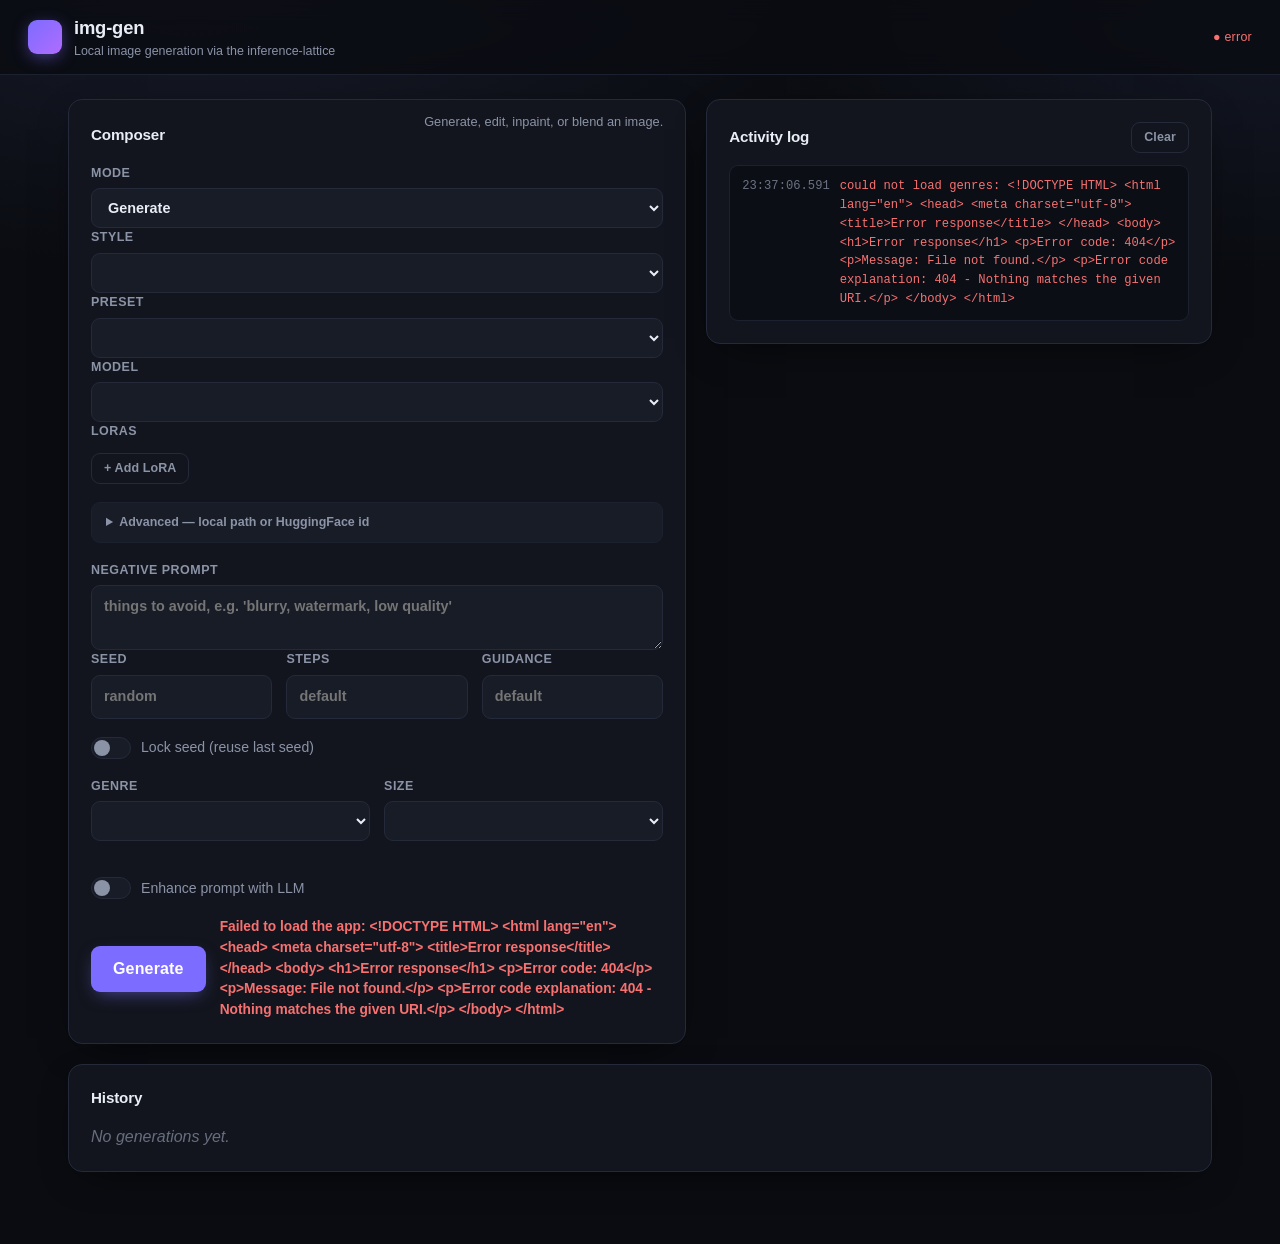
==== cmd/img-gen/static/index.html @ abf8853f "feat(batch): frontend batch count + multi-subscribe The composer sends a batch count; /api/jobs retu" ====
<!doctype html>
<html lang="en">
<head>
  <meta charset="utf-8">
  <meta name="viewport" content="width=device-width, initial-scale=1">
  <title>img-gen</title>
  <link rel="icon" href="data:image/svg+xml,%3Csvg xmlns='http://www.w3.org/2000/svg' viewBox='0 0 32 32'%3E%3Crect width='32' height='32' rx='7' fill='%237c6cff'/%3E%3C/svg%3E">
  <link rel="stylesheet" href="style.css">
</head>
<body>
  <header class="topbar">
    <div class="brand">
      <span class="brand-mark" aria-hidden="true"></span>
      <div class="brand-text">
        <h1>img-gen</h1>
        <p class="sub">Local image generation via the inference-lattice</p>
      </div>
    </div>
    <span id="conn" class="conn">● connecting…</span>
  </header>

  <main>
    <div class="layout">
      <section class="panel" id="composer">
        <div class="panel-head">
          <h2>Composer</h2>
          <p class="panel-hint">Generate, edit, inpaint, or blend an image.</p>
        </div>

        <label class="ctrl">Mode
          <select id="mode">
            <option value="generate">Generate</option>
            <option value="edit">Edit (img2img)</option>
            <option value="inpaint">Inpaint (mask)</option>
            <option value="outpaint">Outpaint (expand)</option>
            <option value="blend">Blend (multi-reference)</option>
            <option value="upscale">Upscale (4x)</option>
          </select>
        </label>

        <label class="ctrl">Style
          <select id="style"></select>
        </label>

        <label class="ctrl">Preset
          <select id="preset"></select>
        </label>

        <label class="ctrl">Model
          <select id="model"></select>
        </label>

        <div class="ctrl" id="lora-wrap">
          <span>LoRAs</span>
          <div id="lora-list"></div>
          <button id="add-lora" type="button" class="ghost">+ Add LoRA</button>
        </div>

        <details class="advanced">
          <summary>Advanced — local path or HuggingFace id</summary>
          <label class="ctrl">Model override
            <input type="text" id="model-raw" placeholder="/path/to/model or org/model">
          </label>
          <label class="ctrl">Custom LoRA (HF id / path)
            <input type="text" id="lora-raw" placeholder="org/lora or /path/to/lora">
          </label>
          <label class="ctrl">Batch count
            <input type="number" id="batch" min="1" max="8" value="1">
          </label>
        </details>

        <div id="sampling-controls">
          <label class="ctrl">Negative prompt
            <textarea id="negative-prompt" rows="2" placeholder="things to avoid, e.g. 'blurry, watermark, low quality'"></textarea>
          </label>
          <div class="row">
            <label class="ctrl">Seed
              <input type="number" id="seed" placeholder="random">
            </label>
            <label class="ctrl">Steps
              <input type="number" id="steps" placeholder="default" min="1" max="200">
            </label>
            <label class="ctrl">Guidance
              <input type="number" id="guidance" placeholder="default" min="0" max="20" step="0.1">
            </label>
          </div>
          <label class="toggle">
            <input type="checkbox" id="lock-seed">
            <span class="toggle-track" aria-hidden="true"></span>
            Lock seed (reuse last seed)
          </label>
        </div>

        <div id="gen-controls">
          <div class="row">
            <label class="ctrl">Genre
              <select id="genre"></select>
            </label>
            <label class="ctrl">Size
              <select id="size"></select>
            </label>
          </div>
          <div id="fields" class="fields"></div>
        </div>

        <div id="edit-controls" hidden>
          <label class="ctrl">Prompt
            <textarea id="prompt" rows="3" placeholder="describe the change, e.g. 'make it snow at night'"></textarea>
          </label>
          <label class="ctrl">Size
            <select id="edit-size"></select>
          </label>
          <div id="image-picker" class="picker">
            <label class="upload-btn" for="edit-image">Choose image…</label>
            <input type="file" id="edit-image" accept="image/*" hidden>
            <small>Upload the image to edit.</small>
            <img id="edit-preview" alt="uploaded image" hidden>
          </div>
          <label class="ctrl">Strength <span id="strength-val">0.4</span>
            <input type="range" id="strength" min="0" max="1" step="0.05" value="0.4">
          </label>
        </div>

        <div id="inpaint-controls" hidden>
          <label class="ctrl">Prompt
            <textarea id="inpaint-prompt" rows="3" placeholder="describe what should appear in the painted region"></textarea>
          </label>
          <div class="picker">
            <label class="upload-btn" for="inpaint-image">Choose image…</label>
            <input type="file" id="inpaint-image" accept="image/*" hidden>
            <small>Upload the image to edit.</small>
          </div>
          <div id="mask-wrap" hidden>
            <canvas id="mask-canvas"></canvas>
            <div class="mask-tools">
              <label>Brush <input type="range" id="brush" min="4" max="120" value="30"></label>
              <button id="mask-eraser" type="button">Eraser</button>
              <button id="mask-clear" type="button">Clear</button>
            </div>
            <small>Paint white over the region to change; leave the rest black (kept).</small>
          </div>
        </div>

        <div id="outpaint-controls" hidden>
          <label class="ctrl">Prompt
            <textarea id="outpaint-prompt" rows="3" placeholder="describe what to extend into, e.g. 'a wider desert at dusk'"></textarea>
          </label>
          <div class="row">
            <label class="ctrl">Direction
              <select id="outpaint-dir">
                <option value="all">All sides</option>
                <option value="left">Left</option>
                <option value="right">Right</option>
                <option value="top">Top</option>
                <option value="bottom">Bottom</option>
                <option value="left+right">Left + right</option>
                <option value="top+bottom">Top + bottom</option>
              </select>
            </label>
            <label class="ctrl">Expand by
              <select id="outpaint-pad">
                <option value="256">256 px</option>
                <option value="384">384 px</option>
                <option value="512">512 px</option>
                <option value="768">768 px</option>
              </select>
            </label>
          </div>
          <div class="picker">
            <label class="upload-btn" for="outpaint-image">Choose image…</label>
            <input type="file" id="outpaint-image" accept="image/*" hidden>
            <small>Upload the image to expand outward from.</small>
            <img id="outpaint-preview" alt="uploaded image" hidden>
          </div>
        </div>

        <div id="upscale-controls" hidden>
          <div class="picker">
            <label class="upload-btn" for="upscale-image">Choose image…</label>
            <input type="file" id="upscale-image" accept="image/*" hidden>
            <small>Upscale 4× and enhance detail with Real-ESRGAN.</small>
            <img id="upscale-preview" alt="uploaded image" hidden>
          </div>
        </div>

        <div id="blend-controls" hidden>
          <label class="ctrl">Prompt
            <textarea id="blend-prompt" rows="3" placeholder="describe the result, e.g. 'a portrait in the style of these images'"></textarea>
          </label>
          <label class="ctrl">Size
            <select id="blend-size"></select>
          </label>
          <div class="picker">
            <label class="upload-btn" for="blend-image">Choose images…</label>
            <input type="file" id="blend-image" accept="image/*" multiple hidden>
            <small>Upload one or more reference images.</small>
          </div>
          <div id="refs"></div>
        </div>

        <label class="toggle">
          <input type="checkbox" id="enhance">
          <span class="toggle-track" aria-hidden="true"></span>
          Enhance prompt with LLM
        </label>

        <div class="actions">
          <button id="generate" type="button">Generate</button>
          <span id="status" class="status" hidden></span>
        </div>
      </section>

      <div class="side">
        <section class="panel" id="result" hidden>
          <div class="panel-head">
            <h2>Result</h2>
          </div>
          <div id="progress-wrap" hidden>
            <div class="progress-bar"><div id="progress-fill"></div></div>
            <div class="progress-meta">
              <span id="progress-text">queued…</span>
              <button id="cancel" class="danger" type="button">Cancel</button>
            </div>
          </div>
          <img id="image" alt="generated">
        </section>

        <section class="panel log-panel">
          <div class="panel-head">
            <h2>Activity log</h2>
            <button id="clear-log" class="ghost" type="button">Clear</button>
          </div>
          <div id="log" class="log">
            <div class="log-empty">No activity yet — generate an image to see live progress.</div>
          </div>
        </section>
      </div>
    </div>

    <section class="panel">
      <div class="panel-head">
        <h2>History</h2>
      </div>
      <div id="history" class="history">
        <div class="log-empty">No generations yet.</div>
      </div>
    </section>
  </main>

  <div id="detail" class="modal" hidden>
    <div class="modal-body">
      <button id="detail-close" class="ghost" type="button">×</button>
      <img id="detail-img" alt="image">
      <div id="detail-meta" class="detail-meta"></div>
      <div class="actions">
        <button id="detail-edit" type="button">Edit this image</button>
        <a id="detail-download" class="button" download>Download</a>
        <button id="detail-save" type="button">Save to folder</button>
      </div>
    </div>
  </div>

  <script src="app.js"></script>
</body>
</html>
---- cmd/img-gen/static/style.css ----
:root {
  --bg: #0a0c11;
  --bg-gradient: radial-gradient(1200px 600px at 15% -10%, #1a1d2e 0%, transparent 60%),
                 radial-gradient(900px 500px at 100% 0%, #141826 0%, transparent 55%);
  --surface: #12151d;
  --surface-2: #181c27;
  --border: #242a3a;
  --border-soft: #1c2130;
  --text: #e9edf5;
  --muted: #8b93a7;
  --accent: #7c6cff;
  --accent-soft: rgba(124, 108, 255, 0.16);
  --ok: #34d399;
  --warn: #fbbf24;
  --err: #f87171;
  --pending: #7c6cff;
  --radius: 14px;
  --radius-sm: 9px;
  --shadow: 0 12px 40px -18px rgba(0, 0, 0, 0.8);
}

* { box-sizing: border-box; }

html, body { height: 100%; }

body {
  margin: 0;
  font-family: -apple-system, BlinkMacSystemFont, "Segoe UI", "Inter", Roboto, sans-serif;
  background: var(--bg);
  background-image: var(--bg-gradient);
  background-attachment: fixed;
  color: var(--text);
  line-height: 1.5;
  -webkit-font-smoothing: antialiased;
}

/* ---------- Top bar ---------- */

.topbar {
  position: sticky;
  top: 0;
  z-index: 10;
  display: flex;
  align-items: center;
  justify-content: space-between;
  padding: 14px 28px;
  background: rgba(10, 12, 17, 0.8);
  backdrop-filter: saturate(140%) blur(12px);
  border-bottom: 1px solid var(--border-soft);
}

.brand { display: flex; align-items: center; gap: 12px; }

.brand-mark {
  width: 34px;
  height: 34px;
  border-radius: 9px;
  background: linear-gradient(135deg, #7c6cff 0%, #b06cff 100%);
  box-shadow: 0 4px 16px -2px rgba(124, 108, 255, 0.55);
  flex: none;
}

.brand-text h1 {
  margin: 0;
  font-size: 1.15rem;
  font-weight: 700;
  letter-spacing: -0.01em;
}

.brand-text .sub {
  margin: 0;
  font-size: 0.78rem;
  color: var(--muted);
}

.conn {
  font-size: 0.78rem;
  color: var(--muted);
  letter-spacing: 0.02em;
}
.conn.ok { color: var(--ok); }
.conn.err { color: var(--err); }

/* ---------- Layout ---------- */

main {
  max-width: 1200px;
  margin: 0 auto;
  padding: 24px 28px 72px;
  display: flex;
  flex-direction: column;
  gap: 20px;
}

.layout {
  display: grid;
  grid-template-columns: minmax(0, 1.1fr) minmax(0, 0.9fr);
  gap: 20px;
  align-items: start;
}

.side { display: flex; flex-direction: column; gap: 20px; }

/* ---------- Panels ---------- */

.panel {
  background: var(--surface);
  border: 1px solid var(--border);
  border-radius: var(--radius);
  padding: 22px;
  box-shadow: var(--shadow);
}

.panel-head {
  display: flex;
  align-items: center;
  justify-content: space-between;
  margin-bottom: 16px;
}

.panel-head h2 {
  margin: 0;
  font-size: 0.95rem;
  font-weight: 650;
  letter-spacing: -0.01em;
}

.panel-hint {
  margin: -10px 0 16px;
  font-size: 0.8rem;
  color: var(--muted);
}

/* ---------- Form controls ---------- */

.row {
  display: flex;
  gap: 14px;
  flex-wrap: wrap;
  margin-bottom: 18px;
}

.ctrl {
  display: flex;
  flex-direction: column;
  gap: 6px;
  flex: 1 1 140px;
  font-size: 0.78rem;
  font-weight: 600;
  color: var(--muted);
  text-transform: uppercase;
  letter-spacing: 0.04em;
}

.fields {
  display: grid;
  gap: 14px;
  margin-bottom: 18px;
  grid-template-columns: repeat(auto-fill, minmax(200px, 1fr));
}

.field {
  display: flex;
  flex-direction: column;
  gap: 6px;
  font-size: 0.85rem;
  color: var(--muted);
}
.field-label { font-weight: 600; color: var(--muted); }
.field small { color: var(--muted); opacity: 0.65; font-size: 0.72rem; }

input[type="text"], input[type="number"], textarea, select {
  background: var(--surface-2);
  border: 1px solid var(--border);
  border-radius: var(--radius-sm);
  color: var(--text);
  padding: 10px 12px;
  font: inherit;
  font-size: 0.9rem;
  transition: border-color 0.15s, box-shadow 0.15s;
  width: 100%;
}
input:focus, textarea:focus, select:focus {
  outline: none;
  border-color: var(--accent);
  box-shadow: 0 0 0 3px var(--accent-soft);
}
textarea { min-height: 64px; resize: vertical; }

input[type="checkbox"]:not(.toggle input) {
  width: 16px;
  height: 16px;
  accent-color: var(--accent);
}

/* ---------- Toggle switch ---------- */

.toggle {
  display: flex;
  align-items: center;
  gap: 10px;
  cursor: pointer;
  font-size: 0.88rem;
  color: var(--muted);
  margin: 4px 0 18px;
  user-select: none;
}
.toggle input {
  position: absolute;
  opacity: 0;
  width: 0;
  height: 0;
}
.toggle-track {
  width: 40px;
  height: 22px;
  border-radius: 999px;
  background: var(--surface-2);
  border: 1px solid var(--border);
  position: relative;
  transition: background 0.2s, border-color 0.2s;
  flex: none;
}
.toggle-track::after {
  content: '';
  position: absolute;
  top: 2px;
  left: 2px;
  width: 16px;
  height: 16px;
  border-radius: 50%;
  background: var(--muted);
  transition: transform 0.2s, background 0.2s;
}
.toggle input:checked + .toggle-track {
  background: var(--accent);
  border-color: var(--accent);
}
.toggle input:checked + .toggle-track::after {
  transform: translateX(18px);
  background: #fff;
}
.toggle input:focus-visible + .toggle-track {
  box-shadow: 0 0 0 3px var(--accent-soft);
}

/* ---------- Actions ---------- */

.actions { display: flex; align-items: center; gap: 14px; }

button {
  background: var(--accent);
  color: #fff;
  border: none;
  border-radius: var(--radius-sm);
  padding: 11px 22px;
  font: inherit;
  font-weight: 600;
  letter-spacing: 0.01em;
  cursor: pointer;
  transition: transform 0.08s, filter 0.15s, box-shadow 0.15s;
  box-shadow: 0 6px 18px -6px rgba(124, 108, 255, 0.6);
}
button:hover:not(:disabled) { filter: brightness(1.08); box-shadow: 0 8px 22px -6px rgba(124, 108, 255, 0.75); }
button:active:not(:disabled) { transform: translateY(1px); }
button:disabled { opacity: 0.5; cursor: not-allowed; box-shadow: none; }

button.ghost {
  background: transparent;
  border: 1px solid var(--border);
  color: var(--muted);
  padding: 5px 12px;
  font-size: 0.78rem;
  box-shadow: none;
}
button.ghost:hover { color: var(--text); border-color: var(--muted); filter: none; }

.status {
  font-size: 0.86rem;
  font-weight: 600;
}
.status.pending { color: var(--pending); }
.status.ok { color: var(--ok); }
.status.err { color: var(--err); }

/* ---------- Result ---------- */

#image {
  width: 100%;
  border-radius: var(--radius-sm);
  display: block;
  box-shadow: 0 10px 30px -14px rgba(0, 0, 0, 0.7);
}

/* ---------- Progress bar ---------- */

.progress-bar {
  height: 10px;
  background: var(--surface-2);
  border: 1px solid var(--border);
  border-radius: 999px;
  overflow: hidden;
}
.progress-fill, #progress-fill {
  height: 100%;
  width: 0%;
  background: linear-gradient(90deg, #7c6cff, #b06cff);
  transition: width 0.3s ease;
}

.progress-meta {
  display: flex;
  align-items: center;
  justify-content: space-between;
  gap: 10px;
  margin-top: 8px;
  font-size: 0.78rem;
  color: var(--muted);
}

button.danger {
  background: transparent;
  border: 1px solid var(--err);
  color: var(--err);
  box-shadow: none;
  padding: 4px 12px;
  font-size: 0.76rem;
}
button.danger:hover { background: rgba(248, 113, 113, 0.12); border-color: var(--err); color: var(--err); filter: none; box-shadow: none; }

.card .progress-bar { margin: 10px 0 8px; }
.card button.danger { width: 100%; margin-bottom: 10px; }

/* ---------- Log panel ---------- */

.log-panel .panel-head { margin-bottom: 12px; }

.log {
  background: #0b0e15;
  border: 1px solid var(--border-soft);
  border-radius: var(--radius-sm);
  padding: 10px 12px;
  max-height: 320px;
  overflow-y: auto;
  font-family: ui-monospace, SFMono-Regular, "SF Mono", Menlo, Consolas, monospace;
  font-size: 0.76rem;
  line-height: 1.55;
}
.log-empty { color: var(--muted); opacity: 0.7; font-style: italic; }

.log-line {
  display: flex;
  gap: 10px;
  padding: 1px 0;
  border-bottom: 1px solid rgba(36, 42, 58, 0.4);
}
.log-line:last-child { border-bottom: none; }
.log-ts { color: var(--muted); flex: none; opacity: 0.75; }
.log-msg { color: var(--text); word-break: break-word; }

.log-line.queued .log-msg { color: var(--muted); }
.log-line.enhancing .log-msg { color: #c4b5fd; }
.log-line.generating .log-msg { color: #93c5fd; }
.log-line.done .log-msg { color: var(--ok); }
.log-line.failed .log-msg { color: var(--err); }
.log-line.info .log-msg { color: var(--text); }

/* ---------- History ---------- */

.history {
  display: grid;
  gap: 14px;
  grid-template-columns: repeat(auto-fill, minmax(180px, 1fr));
}

.card {
  background: var(--surface-2);
  border: 1px solid var(--border);
  border-radius: var(--radius-sm);
  padding: 12px;
  transition: border-color 0.15s, transform 0.1s;
}
.card:hover { border-color: #333b52; }

.card-head {
  display: flex;
  align-items: center;
  justify-content: space-between;
  gap: 8px;
  margin-bottom: 8px;
}
.card-title {
  font-size: 0.8rem;
  font-weight: 600;
  color: var(--text);
  text-transform: capitalize;
}
.card img {
  width: 100%;
  border-radius: 7px;
  display: block;
}
.card-error { font-size: 0.75rem; color: var(--err); }

.badge {
  font-size: 0.64rem;
  font-weight: 700;
  text-transform: uppercase;
  letter-spacing: 0.04em;
  padding: 2px 8px;
  border-radius: 999px;
  flex: none;
}
.badge.done { color: var(--ok); background: rgba(52, 211, 153, 0.14); }
.badge.failed { color: var(--err); background: rgba(248, 113, 113, 0.14); }
.badge.cancelled { color: var(--warn); background: rgba(251, 191, 36, 0.14); }
.badge.queued, .badge.enhancing, .badge.generating { color: #c4b5fd; background: var(--accent-soft); }

.card-meta {
  font-size: 0.7rem;
  color: var(--muted);
  margin-top: 8px;
  word-break: break-word;
  line-height: 1.4;
}

.card-actions {
  display: flex;
  gap: 8px;
  margin-top: 10px;
}
.card-actions button {
  flex: 1;
  padding: 6px 10px;
  font-size: 0.76rem;
  background: var(--surface);
  border: 1px solid var(--border);
  color: var(--text);
  box-shadow: none;
}
.card-actions button:hover { border-color: var(--accent); color: var(--accent); }

/* ---------- Advanced (model/LoRA) ---------- */

.advanced {
  margin: 4px 0 18px;
  border: 1px solid var(--border-soft);
  border-radius: var(--radius-sm);
  padding: 10px 14px;
  background: var(--surface-2);
}
.advanced summary {
  cursor: pointer;
  font-size: 0.78rem;
  font-weight: 600;
  color: var(--muted);
  user-select: none;
}
.advanced .ctrl { margin-top: 12px; }

/* ---------- Multi-LoRA + sampling ---------- */

#lora-wrap { margin-bottom: 18px; }
#lora-list { display: flex; flex-direction: column; gap: 8px; }
.lora-row { display: flex; gap: 8px; align-items: center; }
.lora-row select { flex: 1; }
.lora-row input[type="range"] { width: 88px; flex: none; }
.lora-row button { flex: none; padding: 6px 12px; }
#add-lora { align-self: flex-start; }
#sampling-controls .toggle { margin-bottom: 18px; }

/* ---------- Detail modal ---------- */

.modal {
  position: fixed;
  inset: 0;
  z-index: 50;
  display: flex;
  align-items: center;
  justify-content: center;
  background: rgba(4, 6, 10, 0.82);
  padding: 24px;
}
.modal[hidden] { display: none; }

.modal-body {
  position: relative;
  max-width: min(720px, 92vw);
  max-height: 88vh;
  overflow-y: auto;
  background: var(--surface);
  border: 1px solid var(--border);
  border-radius: var(--radius);
  padding: 22px;
  box-shadow: var(--shadow);
}
#detail-close {
  position: absolute;
  top: 12px;
  right: 12px;
  font-size: 1rem;
  padding: 4px 12px;
}
#detail-img {
  width: 100%;
  border-radius: var(--radius-sm);
  display: block;
  margin-bottom: 14px;
}
.detail-meta {
  white-space: pre-wrap;
  font-size: 0.8rem;
  color: var(--muted);
  margin-bottom: 16px;
  word-break: break-word;
}

a.button {
  display: inline-block;
  background: var(--accent);
  color: #fff;
  border-radius: var(--radius-sm);
  padding: 11px 22px;
  font-weight: 600;
  text-decoration: none;
  letter-spacing: 0.01em;
  box-shadow: 0 6px 18px -6px rgba(124, 108, 255, 0.6);
}
a.button:hover { filter: brightness(1.08); }

/* ---------- Edit / inpaint / blend controls ---------- */

.picker { display: flex; flex-direction: column; gap: 6px; margin: 10px 0 18px; font-size: 0.85rem; color: var(--muted); }
.picker input[type="file"] { color: var(--muted); }
.upload-btn {
  display: inline-flex;
  align-items: center;
  justify-content: center;
  padding: 14px 18px;
  background: var(--surface-2);
  border: 1px dashed var(--border);
  border-radius: var(--radius-sm);
  color: var(--accent);
  font-weight: 600;
  font-size: 0.85rem;
  cursor: pointer;
  user-select: none;
  transition: border-color 0.15s, background 0.15s;
}
.upload-btn:hover { border-color: var(--accent); background: var(--accent-soft); }
.picker img {
  max-width: 100%;
  max-height: 220px;
  width: auto;
  align-self: flex-start;
  border: 1px solid var(--border);
  border-radius: var(--radius-sm);
  margin-top: 6px;
}
#mask-canvas { max-width: 100%; border: 1px solid var(--border); border-radius: var(--radius-sm); cursor: crosshair; display: block; }
.mask-tools { display: flex; gap: 14px; align-items: center; margin: 10px 0 6px; font-size: 0.8rem; color: var(--muted); }
.mask-tools label { display: flex; align-items: center; gap: 6px; }
.ref { display: flex; gap: 10px; align-items: center; margin: 6px 0; font-size: 0.82rem; color: var(--muted); }
.ref input[type="range"] { flex: 1; }
.ref button { padding: 2px 10px; }
#refs { margin-bottom: 18px; }

/* ---------- Responsive ---------- */

@media (max-width: 860px) {
  .layout { grid-template-columns: 1fr; }
  .topbar { padding: 12px 18px; }
  main { padding: 18px 16px 56px; }
}
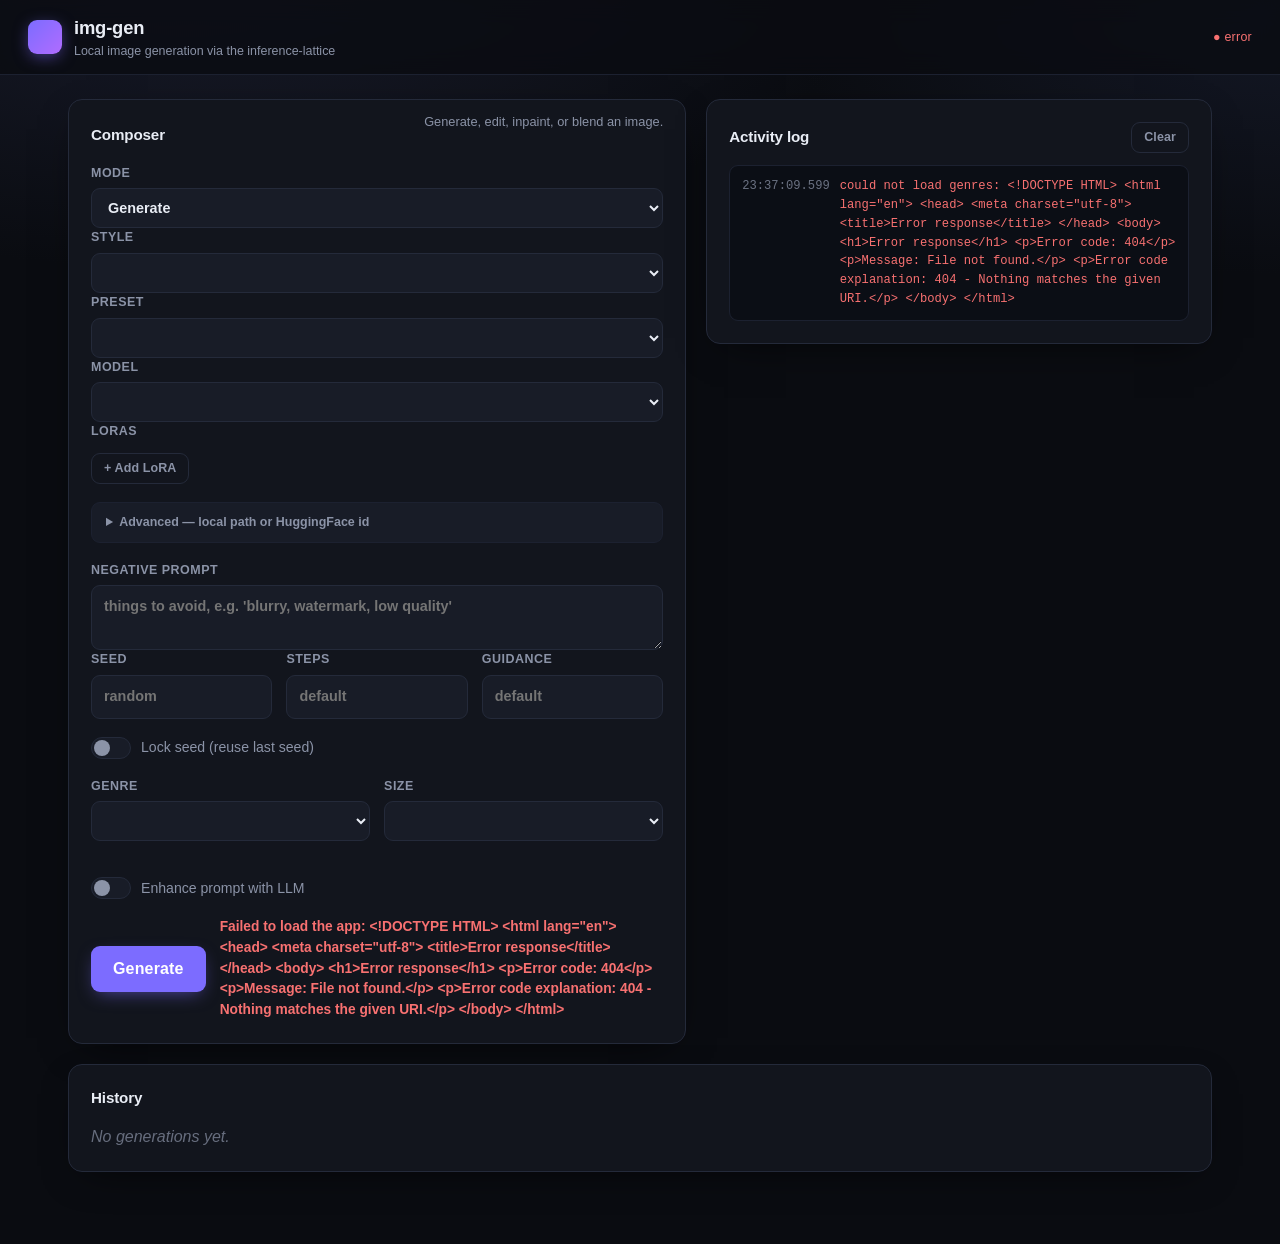
==== commit 964d099c: "feat(pose): ControlNet pose mode end-to-end (img-gen) Add a Pose (ControlNet) mode: lattice.Controln" ====
--- a/cmd/img-gen/static/index.html
+++ b/cmd/img-gen/static/index.html
@@ -33,6 +33,7 @@
             <option value="edit">Edit (img2img)</option>
             <option value="inpaint">Inpaint (mask)</option>
             <option value="outpaint">Outpaint (expand)</option>
+            <option value="pose">Pose (ControlNet)</option>
             <option value="blend">Blend (multi-reference)</option>
             <option value="upscale">Upscale (4x)</option>
           </select>
@@ -174,6 +175,24 @@
           </div>
         </div>
 
+        <div id="pose-controls" hidden>
+          <label class="ctrl">Prompt
+            <textarea id="pose-prompt" rows="3" placeholder="describe the subject, e.g. 'a woman in a chair, photorealistic'"></textarea>
+          </label>
+          <label class="ctrl">Size
+            <select id="pose-size"></select>
+          </label>
+          <div class="picker">
+            <label class="upload-btn" for="pose-image">Choose reference…</label>
+            <input type="file" id="pose-image" accept="image/*" hidden>
+            <small>Upload the pose/edge reference image to follow.</small>
+            <img id="pose-preview" alt="uploaded image" hidden>
+          </div>
+          <label class="ctrl">Strength <span id="pose-strength-val">0.7</span>
+            <input type="range" id="pose-strength" min="0" max="1" step="0.05" value="0.7">
+          </label>
+        </div>
+
         <div id="upscale-controls" hidden>
           <div class="picker">
             <label class="upload-btn" for="upscale-image">Choose image…</label>
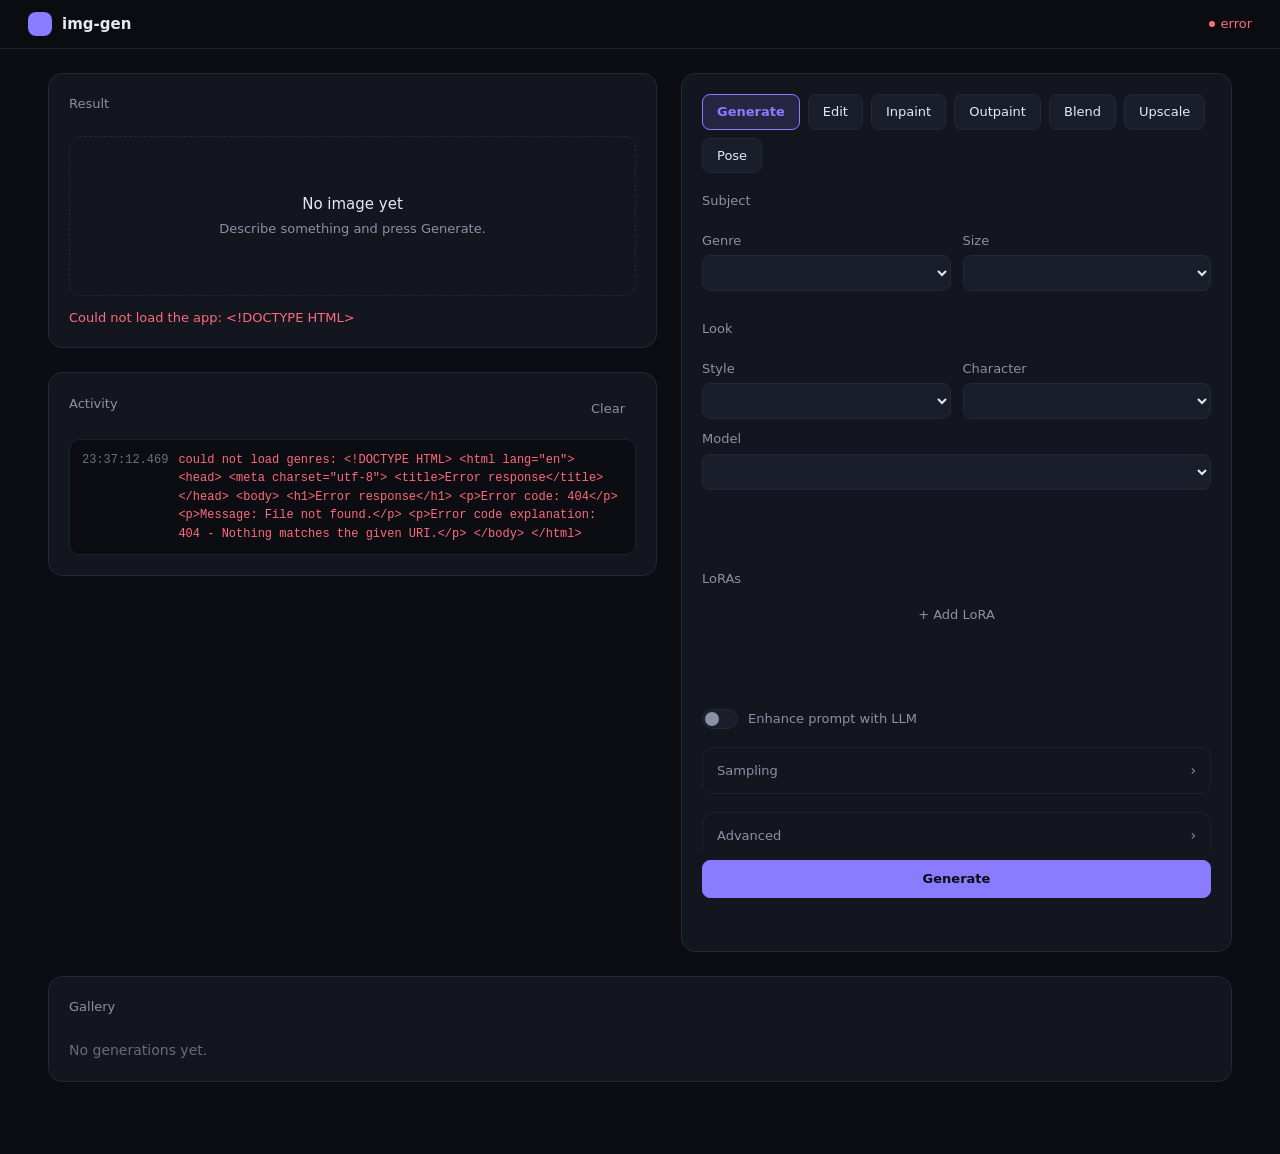
==== commit 151f37b2: "feat(ui): redesign frontend — token-driven dark design system Rewrite index.html/style.css/app.js pe" ====
--- a/cmd/img-gen/static/index.html
+++ b/cmd/img-gen/static/index.html
@@ -4,133 +4,80 @@
   <meta charset="utf-8">
   <meta name="viewport" content="width=device-width, initial-scale=1">
   <title>img-gen</title>
-  <link rel="icon" href="data:image/svg+xml,%3Csvg xmlns='http://www.w3.org/2000/svg' viewBox='0 0 32 32'%3E%3Crect width='32' height='32' rx='7' fill='%237c6cff'/%3E%3C/svg%3E">
+  <link rel="icon" href="data:image/svg+xml,%3Csvg xmlns='http://www.w3.org/2000/svg' viewBox='0 0 32 32'%3E%3Crect width='32' height='32' rx='7' fill='%238b7bff'/%3E%3C/svg%3E">
   <link rel="stylesheet" href="style.css">
 </head>
 <body>
   <header class="topbar">
     <div class="brand">
       <span class="brand-mark" aria-hidden="true"></span>
-      <div class="brand-text">
-        <h1>img-gen</h1>
-        <p class="sub">Local image generation via the inference-lattice</p>
-      </div>
+      <h1>img-gen</h1>
     </div>
-    <span id="conn" class="conn">● connecting…</span>
+    <span id="conn" class="conn">connecting…</span>
   </header>
 
   <main>
     <div class="layout">
-      <section class="panel" id="composer">
-        <div class="panel-head">
-          <h2>Composer</h2>
-          <p class="panel-hint">Generate, edit, inpaint, or blend an image.</p>
-        </div>
-
-        <label class="ctrl">Mode
-          <select id="mode">
-            <option value="generate">Generate</option>
-            <option value="edit">Edit (img2img)</option>
-            <option value="inpaint">Inpaint (mask)</option>
-            <option value="outpaint">Outpaint (expand)</option>
-            <option value="pose">Pose (ControlNet)</option>
-            <option value="blend">Blend (multi-reference)</option>
-            <option value="upscale">Upscale (4x)</option>
-          </select>
-        </label>
-
-        <label class="ctrl">Style
-          <select id="style"></select>
-        </label>
-
-        <label class="ctrl">Preset
-          <select id="preset"></select>
-        </label>
-
-        <label class="ctrl">Model
-          <select id="model"></select>
-        </label>
-
-        <div class="ctrl" id="lora-wrap">
-          <span>LoRAs</span>
-          <div id="lora-list"></div>
-          <button id="add-lora" type="button" class="ghost">+ Add LoRA</button>
-        </div>
-
-        <details class="advanced">
-          <summary>Advanced — local path or HuggingFace id</summary>
-          <label class="ctrl">Model override
-            <input type="text" id="model-raw" placeholder="/path/to/model or org/model">
-          </label>
-          <label class="ctrl">Custom LoRA (HF id / path)
-            <input type="text" id="lora-raw" placeholder="org/lora or /path/to/lora">
-          </label>
-          <label class="ctrl">Batch count
-            <input type="number" id="batch" min="1" max="8" value="1">
-          </label>
-        </details>
-
-        <div id="sampling-controls">
-          <label class="ctrl">Negative prompt
-            <textarea id="negative-prompt" rows="2" placeholder="things to avoid, e.g. 'blurry, watermark, low quality'"></textarea>
-          </label>
-          <div class="row">
-            <label class="ctrl">Seed
-              <input type="number" id="seed" placeholder="random">
-            </label>
-            <label class="ctrl">Steps
-              <input type="number" id="steps" placeholder="default" min="1" max="200">
-            </label>
-            <label class="ctrl">Guidance
-              <input type="number" id="guidance" placeholder="default" min="0" max="20" step="0.1">
-            </label>
-          </div>
-          <label class="toggle">
-            <input type="checkbox" id="lock-seed">
-            <span class="toggle-track" aria-hidden="true"></span>
-            Lock seed (reuse last seed)
-          </label>
-        </div>
-
-        <div id="gen-controls">
-          <div class="row">
-            <label class="ctrl">Genre
-              <select id="genre"></select>
-            </label>
-            <label class="ctrl">Size
-              <select id="size"></select>
-            </label>
-          </div>
-          <div id="fields" class="fields"></div>
-        </div>
-
-        <div id="edit-controls" hidden>
+      <section class="side">
+        <section id="result" class="panel result-panel">
+          <h2 class="sec-label">Result</h2>
+          <div id="empty-state" class="empty">
+            <p class="empty-title">No image yet</p>
+            <p class="empty-sub">Describe something and press Generate.</p>
+          </div>
+          <img id="image" alt="generated" hidden>
+          <div id="progress-wrap" hidden>
+            <div class="progress-bar"><div id="progress-fill"></div></div>
+            <div class="progress-meta">
+              <span id="progress-text">queued…</span>
+              <button id="cancel" class="danger" type="button">Cancel</button>
+            </div>
+          </div>
+          <div id="status" class="status" hidden></div>
+        </section>
+
+        <section class="panel log-panel">
+          <div class="panel-head">
+            <h2>Activity</h2>
+            <button id="clear-log" class="ghost" type="button">Clear</button>
+          </div>
+          <div id="log" class="log">
+            <div class="log-empty">No activity yet.</div>
+          </div>
+        </section>
+      </section>
+
+      <form id="composer" class="panel composer">
+        <div id="mode-grid" class="mode-grid" role="group" aria-label="Generation mode">
+          <button type="button" class="chip" data-mode="generate" aria-pressed="true">Generate</button>
+          <button type="button" class="chip" data-mode="edit" aria-pressed="false">Edit</button>
+          <button type="button" class="chip" data-mode="inpaint" aria-pressed="false">Inpaint</button>
+          <button type="button" class="chip" data-mode="outpaint" aria-pressed="false">Outpaint</button>
+          <button type="button" class="chip" data-mode="blend" aria-pressed="false">Blend</button>
+          <button type="button" class="chip" data-mode="upscale" aria-pressed="false">Upscale</button>
+          <button type="button" class="chip" data-mode="pose" aria-pressed="false">Pose</button>
+        </div>
+
+        <div id="edit-controls" class="mode-section" hidden>
+          <h2 class="sec-label">Source</h2>
+          <label class="upload-btn" for="edit-image">Choose image…</label>
+          <input type="file" id="edit-image" accept="image/*" hidden>
+          <img id="edit-preview" class="preview" alt="uploaded image" hidden>
           <label class="ctrl">Prompt
             <textarea id="prompt" rows="3" placeholder="describe the change, e.g. 'make it snow at night'"></textarea>
           </label>
           <label class="ctrl">Size
             <select id="edit-size"></select>
           </label>
-          <div id="image-picker" class="picker">
-            <label class="upload-btn" for="edit-image">Choose image…</label>
-            <input type="file" id="edit-image" accept="image/*" hidden>
-            <small>Upload the image to edit.</small>
-            <img id="edit-preview" alt="uploaded image" hidden>
-          </div>
-          <label class="ctrl">Strength <span id="strength-val">0.4</span>
+          <label class="ctrl">Strength <span id="strength-val" class="val">0.4</span>
             <input type="range" id="strength" min="0" max="1" step="0.05" value="0.4">
           </label>
         </div>
 
-        <div id="inpaint-controls" hidden>
-          <label class="ctrl">Prompt
-            <textarea id="inpaint-prompt" rows="3" placeholder="describe what should appear in the painted region"></textarea>
-          </label>
-          <div class="picker">
-            <label class="upload-btn" for="inpaint-image">Choose image…</label>
-            <input type="file" id="inpaint-image" accept="image/*" hidden>
-            <small>Upload the image to edit.</small>
-          </div>
+        <div id="inpaint-controls" class="mode-section" hidden>
+          <h2 class="sec-label">Source</h2>
+          <label class="upload-btn" for="inpaint-image">Choose image…</label>
+          <input type="file" id="inpaint-image" accept="image/*" hidden>
           <div id="mask-wrap" hidden>
             <canvas id="mask-canvas"></canvas>
             <div class="mask-tools">
@@ -138,11 +85,18 @@
               <button id="mask-eraser" type="button">Eraser</button>
               <button id="mask-clear" type="button">Clear</button>
             </div>
-            <small>Paint white over the region to change; leave the rest black (kept).</small>
-          </div>
-        </div>
-
-        <div id="outpaint-controls" hidden>
+            <small class="hint">Paint white over the region to change; leave the rest black (kept).</small>
+          </div>
+          <label class="ctrl">Prompt
+            <textarea id="inpaint-prompt" rows="3" placeholder="describe what should appear in the painted region"></textarea>
+          </label>
+        </div>
+
+        <div id="outpaint-controls" class="mode-section" hidden>
+          <h2 class="sec-label">Source</h2>
+          <label class="upload-btn" for="outpaint-image">Choose image…</label>
+          <input type="file" id="outpaint-image" accept="image/*" hidden>
+          <img id="outpaint-preview" class="preview" alt="uploaded image" hidden>
           <label class="ctrl">Prompt
             <textarea id="outpaint-prompt" rows="3" placeholder="describe what to extend into, e.g. 'a wider desert at dusk'"></textarea>
           </label>
@@ -167,98 +121,132 @@
               </select>
             </label>
           </div>
-          <div class="picker">
-            <label class="upload-btn" for="outpaint-image">Choose image…</label>
-            <input type="file" id="outpaint-image" accept="image/*" hidden>
-            <small>Upload the image to expand outward from.</small>
-            <img id="outpaint-preview" alt="uploaded image" hidden>
-          </div>
-        </div>
-
-        <div id="pose-controls" hidden>
+        </div>
+
+        <div id="blend-controls" class="mode-section" hidden>
+          <h2 class="sec-label">Source</h2>
+          <label class="upload-btn" for="blend-image">Choose images…</label>
+          <input type="file" id="blend-image" accept="image/*" multiple hidden>
+          <div id="refs"></div>
+          <label class="ctrl">Prompt
+            <textarea id="blend-prompt" rows="3" placeholder="describe the result, e.g. 'a portrait in the style of these images'"></textarea>
+          </label>
+          <label class="ctrl">Size
+            <select id="blend-size"></select>
+          </label>
+        </div>
+
+        <div id="upscale-controls" class="mode-section" hidden>
+          <h2 class="sec-label">Source</h2>
+          <label class="upload-btn" for="upscale-image">Choose image…</label>
+          <input type="file" id="upscale-image" accept="image/*" hidden>
+          <img id="upscale-preview" class="preview" alt="uploaded image" hidden>
+          <small class="hint">Upscale 4× and enhance detail with Real-ESRGAN.</small>
+        </div>
+
+        <div id="pose-controls" class="mode-section" hidden>
+          <h2 class="sec-label">Source</h2>
+          <label class="upload-btn" for="pose-image">Choose reference…</label>
+          <input type="file" id="pose-image" accept="image/*" hidden>
+          <img id="pose-preview" class="preview" alt="uploaded image" hidden>
           <label class="ctrl">Prompt
             <textarea id="pose-prompt" rows="3" placeholder="describe the subject, e.g. 'a woman in a chair, photorealistic'"></textarea>
           </label>
           <label class="ctrl">Size
             <select id="pose-size"></select>
           </label>
-          <div class="picker">
-            <label class="upload-btn" for="pose-image">Choose reference…</label>
-            <input type="file" id="pose-image" accept="image/*" hidden>
-            <small>Upload the pose/edge reference image to follow.</small>
-            <img id="pose-preview" alt="uploaded image" hidden>
-          </div>
-          <label class="ctrl">Strength <span id="pose-strength-val">0.7</span>
+          <label class="ctrl">Strength <span id="pose-strength-val" class="val">0.7</span>
             <input type="range" id="pose-strength" min="0" max="1" step="0.05" value="0.7">
           </label>
         </div>
 
-        <div id="upscale-controls" hidden>
-          <div class="picker">
-            <label class="upload-btn" for="upscale-image">Choose image…</label>
-            <input type="file" id="upscale-image" accept="image/*" hidden>
-            <small>Upscale 4× and enhance detail with Real-ESRGAN.</small>
-            <img id="upscale-preview" alt="uploaded image" hidden>
-          </div>
-        </div>
-
-        <div id="blend-controls" hidden>
-          <label class="ctrl">Prompt
-            <textarea id="blend-prompt" rows="3" placeholder="describe the result, e.g. 'a portrait in the style of these images'"></textarea>
-          </label>
-          <label class="ctrl">Size
-            <select id="blend-size"></select>
-          </label>
-          <div class="picker">
-            <label class="upload-btn" for="blend-image">Choose images…</label>
-            <input type="file" id="blend-image" accept="image/*" multiple hidden>
-            <small>Upload one or more reference images.</small>
-          </div>
-          <div id="refs"></div>
-        </div>
-
-        <label class="toggle">
-          <input type="checkbox" id="enhance">
-          <span class="toggle-track" aria-hidden="true"></span>
-          Enhance prompt with LLM
-        </label>
+        <div id="gen-controls" class="csec">
+          <h2 class="sec-label">Subject</h2>
+          <div class="row">
+            <label class="ctrl">Genre
+              <select id="genre"></select>
+            </label>
+            <label class="ctrl">Size
+              <select id="size"></select>
+            </label>
+          </div>
+          <div id="fields" class="fields"></div>
+        </div>
+
+        <div class="csec">
+          <h2 class="sec-label">Look</h2>
+          <div class="row">
+            <label class="ctrl">Style
+              <select id="style"></select>
+            </label>
+            <label class="ctrl">Character
+              <select id="preset"></select>
+            </label>
+          </div>
+          <label class="ctrl">Model
+            <select id="model"></select>
+          </label>
+          <div class="ctrl">
+            <span>LoRAs</span>
+            <div id="lora-list"></div>
+            <button id="add-lora" type="button" class="ghost small">+ Add LoRA</button>
+          </div>
+          <label class="toggle">
+            <input type="checkbox" id="enhance">
+            <span class="toggle-track" aria-hidden="true"></span>
+            Enhance prompt with LLM
+          </label>
+        </div>
+
+        <details id="sampling-controls" class="csec details">
+          <summary>Sampling</summary>
+          <div class="details-body">
+            <label class="ctrl">Negative prompt
+              <textarea id="negative-prompt" rows="2" placeholder="things to avoid, e.g. 'blurry, watermark, low quality'"></textarea>
+            </label>
+            <div class="row">
+              <label class="ctrl">Seed
+                <input type="number" id="seed" placeholder="random">
+              </label>
+              <label class="ctrl">Steps
+                <input type="number" id="steps" placeholder="default" min="1" max="200">
+              </label>
+              <label class="ctrl">Guidance
+                <input type="number" id="guidance" placeholder="default" min="0" max="20" step="0.1">
+              </label>
+            </div>
+            <label class="toggle">
+              <input type="checkbox" id="lock-seed">
+              <span class="toggle-track" aria-hidden="true"></span>
+              Lock seed (reuse last seed)
+            </label>
+          </div>
+        </details>
+
+        <details class="csec details">
+          <summary>Advanced</summary>
+          <div class="details-body">
+            <label class="ctrl">Model override
+              <input type="text" id="model-raw" placeholder="/path/to/model or org/model">
+            </label>
+            <label class="ctrl">Custom LoRA (HF id / path)
+              <input type="text" id="lora-raw" placeholder="org/lora or /path/to/lora">
+            </label>
+            <label class="ctrl">Batch count
+              <input type="number" id="batch" min="1" max="8" value="1">
+            </label>
+          </div>
+        </details>
 
         <div class="actions">
-          <button id="generate" type="button">Generate</button>
-          <span id="status" class="status" hidden></span>
-        </div>
-      </section>
-
-      <div class="side">
-        <section class="panel" id="result" hidden>
-          <div class="panel-head">
-            <h2>Result</h2>
-          </div>
-          <div id="progress-wrap" hidden>
-            <div class="progress-bar"><div id="progress-fill"></div></div>
-            <div class="progress-meta">
-              <span id="progress-text">queued…</span>
-              <button id="cancel" class="danger" type="button">Cancel</button>
-            </div>
-          </div>
-          <img id="image" alt="generated">
-        </section>
-
-        <section class="panel log-panel">
-          <div class="panel-head">
-            <h2>Activity log</h2>
-            <button id="clear-log" class="ghost" type="button">Clear</button>
-          </div>
-          <div id="log" class="log">
-            <div class="log-empty">No activity yet — generate an image to see live progress.</div>
-          </div>
-        </section>
-      </div>
+          <button id="generate" class="primary block" type="button">Generate</button>
+        </div>
+      </form>
     </div>
 
-    <section class="panel">
+    <section class="panel history-panel">
       <div class="panel-head">
-        <h2>History</h2>
+        <h2>Gallery</h2>
       </div>
       <div id="history" class="history">
         <div class="log-empty">No generations yet.</div>
@@ -268,17 +256,17 @@
 
   <div id="detail" class="modal" hidden>
     <div class="modal-body">
-      <button id="detail-close" class="ghost" type="button">×</button>
-      <img id="detail-img" alt="image">
-      <div id="detail-meta" class="detail-meta"></div>
-      <div class="actions">
-        <button id="detail-edit" type="button">Edit this image</button>
-        <a id="detail-download" class="button" download>Download</a>
+      <button id="detail-close" class="icon-btn" type="button" aria-label="Close">×</button>
+      <img id="detail-img" alt="image" hidden>
+      <div id="detail-meta" class="meta-table"></div>
+      <div class="modal-actions">
+        <button id="detail-edit" type="button">Use as edit source</button>
         <button id="detail-save" type="button">Save to folder</button>
+        <a id="detail-download" class="primary-link" download>Download</a>
       </div>
     </div>
   </div>
 
   <script src="app.js"></script>
 </body>
-</html>
+</html>
--- a/cmd/img-gen/static/style.css
+++ b/cmd/img-gen/static/style.css
@@ -1,37 +1,55 @@
+/* img-gen — token-driven dark design system */
+
 :root {
-  --bg: #0a0c11;
-  --bg-gradient: radial-gradient(1200px 600px at 15% -10%, #1a1d2e 0%, transparent 60%),
-                 radial-gradient(900px 500px at 100% 0%, #141826 0%, transparent 55%);
-  --surface: #12151d;
-  --surface-2: #181c27;
-  --border: #242a3a;
+  --bg: #0b0d12;
+  --surface: #13161f;
+  --surface-2: #1a1e2a;
+  --border: #232838;
   --border-soft: #1c2130;
-  --text: #e9edf5;
-  --muted: #8b93a7;
-  --accent: #7c6cff;
-  --accent-soft: rgba(124, 108, 255, 0.16);
-  --ok: #34d399;
+  --text: #e6e9f2;
+  --muted: #8b91a5;
+  --accent: #8b7bff;
+  --accent-soft: rgba(139, 123, 255, 0.16);
+  --danger: #ff6b7a;
+  --ok: #4ade80;
   --warn: #fbbf24;
-  --err: #f87171;
-  --pending: #7c6cff;
-  --radius: 14px;
-  --radius-sm: 9px;
-  --shadow: 0 12px 40px -18px rgba(0, 0, 0, 0.8);
+  --font: system-ui, -apple-system, "SF Pro Text", sans-serif;
+  --mono: ui-monospace, "SF Mono", Menlo, monospace;
+  --r-sm: 8px;
+  --r-md: 10px;
+  --r-lg: 14px;
 }
 
 * { box-sizing: border-box; }
+
+/* The hidden attribute loses to any author display rule; keep it absolute. */
+[hidden] { display: none !important; }
 
 html, body { height: 100%; }
 
 body {
   margin: 0;
-  font-family: -apple-system, BlinkMacSystemFont, "Segoe UI", "Inter", Roboto, sans-serif;
+  font-family: var(--font);
+  font-size: 14px;
   background: var(--bg);
-  background-image: var(--bg-gradient);
-  background-attachment: fixed;
   color: var(--text);
   line-height: 1.5;
   -webkit-font-smoothing: antialiased;
+}
+
+:focus-visible {
+  outline: 2px solid var(--accent);
+  outline-offset: 2px;
+}
+
+input[type="number"] { font-variant-numeric: tabular-nums; }
+
+@media (prefers-reduced-motion: reduce) {
+  *, *::before, *::after {
+    transition-duration: 0.01ms !important;
+    animation-duration: 0.01ms !important;
+    animation-iteration-count: 1 !important;
+  }
 }
 
 /* ---------- Top bar ---------- */
@@ -43,149 +61,120 @@
   display: flex;
   align-items: center;
   justify-content: space-between;
-  padding: 14px 28px;
-  background: rgba(10, 12, 17, 0.8);
-  backdrop-filter: saturate(140%) blur(12px);
+  padding: 12px 28px;
+  background: rgba(11, 13, 18, 0.82);
+  backdrop-filter: blur(10px);
   border-bottom: 1px solid var(--border-soft);
 }
 
-.brand { display: flex; align-items: center; gap: 12px; }
+.brand { display: flex; align-items: center; gap: 10px; }
 
 .brand-mark {
-  width: 34px;
-  height: 34px;
-  border-radius: 9px;
-  background: linear-gradient(135deg, #7c6cff 0%, #b06cff 100%);
-  box-shadow: 0 4px 16px -2px rgba(124, 108, 255, 0.55);
+  width: 24px;
+  height: 24px;
+  border-radius: var(--r-sm);
+  background: var(--accent);
   flex: none;
 }
 
-.brand-text h1 {
+.brand h1 {
   margin: 0;
-  font-size: 1.15rem;
-  font-weight: 700;
-  letter-spacing: -0.01em;
-}
-
-.brand-text .sub {
-  margin: 0;
-  font-size: 0.78rem;
-  color: var(--muted);
+  font-size: 15px;
+  font-weight: 600;
 }
 
 .conn {
-  font-size: 0.78rem;
-  color: var(--muted);
-  letter-spacing: 0.02em;
+  display: flex;
+  align-items: center;
+  gap: 6px;
+  font-size: 13px;
+  color: var(--muted);
+}
+.conn::before {
+  content: '';
+  width: 6px;
+  height: 6px;
+  border-radius: 50%;
+  background: currentColor;
 }
 .conn.ok { color: var(--ok); }
-.conn.err { color: var(--err); }
+.conn.err { color: var(--danger); }
 
 /* ---------- Layout ---------- */
 
 main {
-  max-width: 1200px;
+  max-width: 1240px;
   margin: 0 auto;
   padding: 24px 28px 72px;
   display: flex;
   flex-direction: column;
-  gap: 20px;
+  gap: 24px;
 }
 
 .layout {
   display: grid;
-  grid-template-columns: minmax(0, 1.1fr) minmax(0, 0.9fr);
-  gap: 20px;
+  grid-template-columns: minmax(0, 1.05fr) minmax(0, 0.95fr);
+  gap: 24px;
   align-items: start;
 }
 
-.side { display: flex; flex-direction: column; gap: 20px; }
-
-/* ---------- Panels ---------- */
+.side { display: flex; flex-direction: column; gap: 24px; }
 
 .panel {
   background: var(--surface);
   border: 1px solid var(--border);
-  border-radius: var(--radius);
-  padding: 22px;
-  box-shadow: var(--shadow);
+  border-radius: var(--r-lg);
+  padding: 20px;
 }
 
 .panel-head {
   display: flex;
   align-items: center;
   justify-content: space-between;
-  margin-bottom: 16px;
-}
-
+  margin-bottom: 14px;
+}
+
+.sec-label,
 .panel-head h2 {
-  margin: 0;
-  font-size: 0.95rem;
-  font-weight: 650;
-  letter-spacing: -0.01em;
-}
-
-.panel-hint {
-  margin: -10px 0 16px;
-  font-size: 0.8rem;
-  color: var(--muted);
-}
+  margin: 0 0 10px;
+  font-size: 13px;
+  font-weight: 500;
+  color: var(--muted);
+}
+
+.panel-head .sec-label { margin: 0; }
 
 /* ---------- Form controls ---------- */
 
 .row {
   display: flex;
-  gap: 14px;
+  gap: 12px;
   flex-wrap: wrap;
-  margin-bottom: 18px;
 }
 
 .ctrl {
   display: flex;
   flex-direction: column;
-  gap: 6px;
-  flex: 1 1 140px;
-  font-size: 0.78rem;
-  font-weight: 600;
-  color: var(--muted);
-  text-transform: uppercase;
-  letter-spacing: 0.04em;
-}
-
-.fields {
-  display: grid;
-  gap: 14px;
-  margin-bottom: 18px;
-  grid-template-columns: repeat(auto-fill, minmax(200px, 1fr));
-}
-
-.field {
-  display: flex;
-  flex-direction: column;
-  gap: 6px;
-  font-size: 0.85rem;
-  color: var(--muted);
-}
-.field-label { font-weight: 600; color: var(--muted); }
-.field small { color: var(--muted); opacity: 0.65; font-size: 0.72rem; }
+  gap: 5px;
+  flex: 1 1 130px;
+  min-width: 0;
+  font-size: 13px;
+  font-weight: 500;
+  color: var(--muted);
+}
 
 input[type="text"], input[type="number"], textarea, select {
   background: var(--surface-2);
   border: 1px solid var(--border);
-  border-radius: var(--radius-sm);
+  border-radius: var(--r-sm);
   color: var(--text);
-  padding: 10px 12px;
+  padding: 8px 10px;
   font: inherit;
-  font-size: 0.9rem;
-  transition: border-color 0.15s, box-shadow 0.15s;
+  font-size: 14px;
   width: 100%;
-}
-input:focus, textarea:focus, select:focus {
-  outline: none;
-  border-color: var(--accent);
-  box-shadow: 0 0 0 3px var(--accent-soft);
-}
-textarea { min-height: 64px; resize: vertical; }
+  transition: border-color 0.15s;
+}
+textarea { resize: vertical; }
 
 input[type="checkbox"]:not(.toggle input) {
   width: 16px;
@@ -193,6 +182,29 @@
   accent-color: var(--accent);
 }
 
+.fields {
+  display: grid;
+  gap: 12px;
+  grid-template-columns: repeat(auto-fill, minmax(190px, 1fr));
+}
+
+.field {
+  display: flex;
+  flex-direction: column;
+  gap: 5px;
+  font-size: 13px;
+  color: var(--muted);
+}
+.field-label { font-weight: 500; color: var(--muted); }
+.field small { color: var(--muted); opacity: 0.7; font-size: 12px; }
+
+input[type="range"] { accent-color: var(--accent); }
+
+/** val shows the live value of an adjacent range slider */
+.val { color: var(--text); font-variant-numeric: tabular-nums; }
+
+.hint { color: var(--muted); font-size: 12px; }
+
 /* ---------- Toggle switch ---------- */
 
 .toggle {
@@ -200,9 +212,8 @@
   align-items: center;
   gap: 10px;
   cursor: pointer;
-  font-size: 0.88rem;
-  color: var(--muted);
-  margin: 4px 0 18px;
+  font-size: 13px;
+  color: var(--muted);
   user-select: none;
 }
 .toggle input {
@@ -212,8 +223,8 @@
   height: 0;
 }
 .toggle-track {
-  width: 40px;
-  height: 22px;
+  width: 36px;
+  height: 20px;
   border-radius: 999px;
   background: var(--surface-2);
   border: 1px solid var(--border);
@@ -226,8 +237,8 @@
   position: absolute;
   top: 2px;
   left: 2px;
-  width: 16px;
-  height: 16px;
+  width: 14px;
+  height: 14px;
   border-radius: 50%;
   background: var(--muted);
   transition: transform 0.2s, background 0.2s;
@@ -237,75 +248,238 @@
   border-color: var(--accent);
 }
 .toggle input:checked + .toggle-track::after {
-  transform: translateX(18px);
+  transform: translateX(16px);
   background: #fff;
 }
-.toggle input:focus-visible + .toggle-track {
-  box-shadow: 0 0 0 3px var(--accent-soft);
-}
-
-/* ---------- Actions ---------- */
-
-.actions { display: flex; align-items: center; gap: 14px; }
-
-button {
+
+/* ---------- Buttons ---------- */
+
+button, .primary-link {
+  background: var(--surface-2);
+  color: var(--text);
+  border: 1px solid var(--border);
+  border-radius: var(--r-sm);
+  padding: 8px 14px;
+  font: inherit;
+  font-size: 13px;
+  font-weight: 500;
+  cursor: pointer;
+  transition: border-color 0.15s, background 0.15s, color 0.15s;
+  text-decoration: none;
+  display: inline-flex;
+  align-items: center;
+  justify-content: center;
+}
+button:hover:not(:disabled) { border-color: var(--muted); }
+button:disabled { opacity: 0.45; cursor: not-allowed; }
+
+button.primary, .primary-link {
   background: var(--accent);
-  color: #fff;
-  border: none;
-  border-radius: var(--radius-sm);
-  padding: 11px 22px;
-  font: inherit;
+  border-color: var(--accent);
+  color: #0b0d12;
   font-weight: 600;
-  letter-spacing: 0.01em;
-  cursor: pointer;
-  transition: transform 0.08s, filter 0.15s, box-shadow 0.15s;
-  box-shadow: 0 6px 18px -6px rgba(124, 108, 255, 0.6);
-}
-button:hover:not(:disabled) { filter: brightness(1.08); box-shadow: 0 8px 22px -6px rgba(124, 108, 255, 0.75); }
-button:active:not(:disabled) { transform: translateY(1px); }
-button:disabled { opacity: 0.5; cursor: not-allowed; box-shadow: none; }
+}
+button.primary:hover:not(:disabled), .primary-link:hover { filter: brightness(1.1); border-color: var(--accent); }
 
 button.ghost {
   background: transparent;
-  border: 1px solid var(--border);
-  color: var(--muted);
-  padding: 5px 12px;
-  font-size: 0.78rem;
-  box-shadow: none;
-}
-button.ghost:hover { color: var(--text); border-color: var(--muted); filter: none; }
-
-.status {
-  font-size: 0.86rem;
+  border-color: transparent;
+  color: var(--muted);
+  padding: 5px 10px;
+  font-size: 13px;
+}
+button.ghost:hover { color: var(--text); border-color: var(--border); }
+button.ghost.small { font-size: 13px; }
+
+button.danger, .actions .danger {
+  background: transparent;
+  border-color: var(--danger);
+  color: var(--danger);
+}
+button.danger:hover:not(:disabled) { border-color: var(--danger); color: var(--danger); background: rgba(255, 107, 122, 0.08); }
+
+button.block { width: 100%; }
+
+/* ---------- Composer ---------- */
+
+.composer {
+  display: flex;
+  flex-direction: column;
+  gap: 18px;
+}
+
+.mode-grid {
+  display: flex;
+  gap: 8px;
+  flex-wrap: wrap;
+}
+
+.chip {
+  background: var(--surface-2);
+  padding: 7px 14px;
+}
+.chip[aria-pressed="true"] {
+  background: var(--accent-soft);
+  border-color: var(--accent);
+  color: var(--accent);
   font-weight: 600;
 }
-.status.pending { color: var(--pending); }
-.status.ok { color: var(--ok); }
-.status.err { color: var(--err); }
-
-/* ---------- Result ---------- */
-
-#image {
+
+.mode-section,
+.csec {
+  display: flex;
+  flex-direction: column;
+  gap: 10px;
+}
+
+.mode-section .sec-label { margin: 0; }
+
+details.csec {
+  border: 1px solid var(--border-soft);
+  border-radius: var(--r-md);
+  padding: 12px 14px;
+  background: transparent;
+}
+details.csec > summary {
+  cursor: pointer;
+  font-size: 13px;
+  font-weight: 500;
+  color: var(--muted);
+  user-select: none;
+  list-style: none;
+  display: flex;
+  align-items: center;
+  justify-content: space-between;
+}
+details.csec > summary::-webkit-details-marker { display: none; }
+details.csec > summary::after {
+  content: '›';
+  color: var(--muted);
+  font-size: 14px;
+  transition: transform 0.15s;
+}
+details.csec[open] > summary::after { transform: rotate(90deg); }
+.details-body {
+  display: flex;
+  flex-direction: column;
+  gap: 10px;
+  margin-top: 12px;
+}
+
+/* Sticky footer action */
+.actions {
+  position: sticky;
+  bottom: 0;
+  display: flex;
+  align-items: center;
+  gap: 12px;
+  margin-top: auto;
+  padding: 14px 0 2px;
+  background: linear-gradient(to bottom, transparent, var(--surface) 35%);
+}
+.actions button { flex: 1; }
+
+/* ---------- Upload / pickers ---------- */
+
+.mode-section .upload-btn,
+.picker .upload-btn {
+  align-self: flex-start;
+}
+.upload-btn {
+  display: inline-flex;
+  align-items: center;
+  justify-content: center;
+  padding: 10px 16px;
+  background: transparent;
+  border: 1px dashed var(--border);
+  border-radius: var(--r-sm);
+  color: var(--accent);
+  font-size: 13px;
+  font-weight: 500;
+  cursor: pointer;
+  user-select: none;
+  transition: border-color 0.15s, background 0.15s;
+}
+.upload-btn:hover { border-color: var(--accent); background: var(--accent-soft); }
+.picker { display: flex; flex-direction: column; gap: 8px; }
+.preview {
+  max-width: 100%;
+  max-height: 220px;
+  width: auto;
+  align-self: flex-start;
+  border: 1px solid var(--border);
+  border-radius: var(--r-sm);
+}
+
+#mask-canvas {
+  max-width: 100%;
+  border: 1px solid var(--border);
+  border-radius: var(--r-sm);
+  cursor: crosshair;
+  display: block;
+}
+.mask-tools {
+  display: flex;
+  gap: 12px;
+  align-items: center;
+  font-size: 13px;
+  color: var(--muted);
+}
+.mask-tools label { display: flex; align-items: center; gap: 6px; }
+
+.ref {
+  display: flex;
+  gap: 10px;
+  align-items: center;
+  font-size: 13px;
+  color: var(--muted);
+}
+.ref input[type="range"] { flex: 1; }
+
+#lora-list, #refs { display: flex; flex-direction: column; gap: 8px; }
+.lora-row { display: flex; gap: 8px; align-items: center; }
+.lora-row select { flex: 1; }
+.lora-row input[type="range"] { width: 88px; flex: none; }
+
+/* ---------- Result panel ---------- */
+
+.result-panel { display: flex; flex-direction: column; gap: 12px; }
+
+#image, .preview-img {
   width: 100%;
-  border-radius: var(--radius-sm);
+  border-radius: var(--r-md);
   display: block;
-  box-shadow: 0 10px 30px -14px rgba(0, 0, 0, 0.7);
-}
-
-/* ---------- Progress bar ---------- */
+}
+
+.empty {
+  padding: 56px 20px;
+  text-align: center;
+  border: 1px dashed var(--border);
+  border-radius: var(--r-md);
+}
+.empty-title { margin: 0; font-size: 15px; color: var(--text); }
+.empty-sub { margin: 4px 0 0; font-size: 13px; color: var(--muted); }
 
 .progress-bar {
-  height: 10px;
+  height: 4px;
   background: var(--surface-2);
-  border: 1px solid var(--border);
   border-radius: 999px;
   overflow: hidden;
 }
 .progress-fill, #progress-fill {
   height: 100%;
   width: 0%;
-  background: linear-gradient(90deg, #7c6cff, #b06cff);
+  background: var(--accent);
+  border-radius: 999px;
   transition: width 0.3s ease;
+}
+.progress-wrap.indeterminate .progress-fill {
+  width: 100%;
+  animation: shimmer 1.3s linear infinite;
+}
+@keyframes shimmer {
+  from { transform: translateX(-100%); }
+  to { transform: translateX(100%); }
 }
 
 .progress-meta {
@@ -314,160 +488,173 @@
   justify-content: space-between;
   gap: 10px;
   margin-top: 8px;
-  font-size: 0.78rem;
-  color: var(--muted);
-}
-
-button.danger {
-  background: transparent;
-  border: 1px solid var(--err);
-  color: var(--err);
-  box-shadow: none;
-  padding: 4px 12px;
-  font-size: 0.76rem;
-}
-button.danger:hover { background: rgba(248, 113, 113, 0.12); border-color: var(--err); color: var(--err); filter: none; box-shadow: none; }
-
-.card .progress-bar { margin: 10px 0 8px; }
-.card button.danger { width: 100%; margin-bottom: 10px; }
-
-/* ---------- Log panel ---------- */
-
-.log-panel .panel-head { margin-bottom: 12px; }
+  font-size: 13px;
+  color: var(--muted);
+  font-variant-numeric: tabular-nums;
+}
+.progress-meta button { padding: 4px 12px; }
+
+.status { font-size: 13px; }
+.status.pending { color: var(--accent); }
+.status.ok { color: var(--ok); }
+.status.err { color: var(--danger); }
+.status.warn { color: var(--warn); }
+
+/* ---------- Log ---------- */
 
 .log {
-  background: #0b0e15;
+  background: var(--bg);
   border: 1px solid var(--border-soft);
-  border-radius: var(--radius-sm);
+  border-radius: var(--r-md);
   padding: 10px 12px;
-  max-height: 320px;
+  max-height: 300px;
   overflow-y: auto;
-  font-family: ui-monospace, SFMono-Regular, "SF Mono", Menlo, Consolas, monospace;
-  font-size: 0.76rem;
+  font-family: var(--mono);
+  font-size: 12px;
   line-height: 1.55;
 }
-.log-empty { color: var(--muted); opacity: 0.7; font-style: italic; }
+.log-empty { color: var(--muted); opacity: 0.7; }
 
 .log-line {
   display: flex;
   gap: 10px;
   padding: 1px 0;
-  border-bottom: 1px solid rgba(36, 42, 58, 0.4);
-}
-.log-line:last-child { border-bottom: none; }
+}
 .log-ts { color: var(--muted); flex: none; opacity: 0.75; }
 .log-msg { color: var(--text); word-break: break-word; }
 
 .log-line.queued .log-msg { color: var(--muted); }
-.log-line.enhancing .log-msg { color: #c4b5fd; }
-.log-line.generating .log-msg { color: #93c5fd; }
+.log-line.enhancing .log-msg { color: var(--accent); }
+.log-line.generating .log-msg { color: var(--text); }
 .log-line.done .log-msg { color: var(--ok); }
-.log-line.failed .log-msg { color: var(--err); }
+.log-line.failed .log-msg { color: var(--danger); }
+.log-line.cancelled .log-msg { color: var(--warn); }
 .log-line.info .log-msg { color: var(--text); }
 
-/* ---------- History ---------- */
+/* ---------- History gallery ---------- */
 
 .history {
   display: grid;
-  gap: 14px;
-  grid-template-columns: repeat(auto-fill, minmax(180px, 1fr));
+  gap: 16px;
+  grid-template-columns: repeat(auto-fill, minmax(210px, 1fr));
 }
 
 .card {
+  position: relative;
   background: var(--surface-2);
   border: 1px solid var(--border);
-  border-radius: var(--radius-sm);
-  padding: 12px;
-  transition: border-color 0.15s, transform 0.1s;
-}
-.card:hover { border-color: #333b52; }
-
-.card-head {
-  display: flex;
-  align-items: center;
+  border-radius: var(--r-md);
+  overflow: hidden;
+}
+
+.card-thumb {
+  display: block;
+  width: 100%;
+  aspect-ratio: 1 / 1;
+  object-fit: cover;
+  background: var(--surface-2);
+  cursor: pointer;
+}
+.card-thumb.placeholder {
+  display: flex;
+  align-items: center;
+  justify-content: center;
+  color: var(--muted);
+  font-size: 12px;
+  cursor: default;
+}
+
+.card-overlay {
+  position: absolute;
+  inset: 0;
+  display: flex;
+  align-items: flex-end;
   justify-content: space-between;
   gap: 8px;
-  margin-bottom: 8px;
-}
-.card-title {
-  font-size: 0.8rem;
+  padding: 10px;
+  background: linear-gradient(to top, rgba(11, 13, 18, 0.75), transparent 60%);
+  opacity: 0;
+  transition: opacity 0.15s;
+  pointer-events: none;
+}
+/* Overlay never swallows thumb clicks; the menu opts back in. */
+.card-overlay .card-menu { pointer-events: auto; }
+.card:hover .card-overlay,
+.card:focus-within .card-overlay { opacity: 1; }
+
+.badge {
+  font-size: 11px;
   font-weight: 600;
+  padding: 3px 9px;
+  border-radius: 999px;
+}
+.badge.done { color: var(--ok); background: rgba(74, 222, 128, 0.15); }
+.badge.failed { color: var(--danger); background: rgba(255, 107, 122, 0.15); }
+.badge.cancelled { color: var(--warn); background: rgba(251, 191, 36, 0.15); }
+.badge.queued, .badge.enhancing, .badge.generating { color: var(--accent); background: var(--accent-soft); }
+
+.card-menu { position: relative; }
+.card-menu > summary {
+  list-style: none;
+  cursor: pointer;
+  width: 28px;
+  height: 28px;
+  border-radius: var(--r-sm);
+  background: rgba(11, 13, 18, 0.55);
+  display: flex;
+  align-items: center;
+  justify-content: center;
   color: var(--text);
-  text-transform: capitalize;
-}
-.card img {
-  width: 100%;
-  border-radius: 7px;
-  display: block;
-}
-.card-error { font-size: 0.75rem; color: var(--err); }
-
-.badge {
-  font-size: 0.64rem;
-  font-weight: 700;
-  text-transform: uppercase;
-  letter-spacing: 0.04em;
-  padding: 2px 8px;
-  border-radius: 999px;
-  flex: none;
-}
-.badge.done { color: var(--ok); background: rgba(52, 211, 153, 0.14); }
-.badge.failed { color: var(--err); background: rgba(248, 113, 113, 0.14); }
-.badge.cancelled { color: var(--warn); background: rgba(251, 191, 36, 0.14); }
-.badge.queued, .badge.enhancing, .badge.generating { color: #c4b5fd; background: var(--accent-soft); }
-
-.card-meta {
-  font-size: 0.7rem;
-  color: var(--muted);
-  margin-top: 8px;
+  font-size: 15px;
+  user-select: none;
+}
+.card-menu > summary::-webkit-details-marker { display: none; }
+.menu-pop {
+  position: absolute;
+  right: 0;
+  bottom: 33px;
+  z-index: 5;
+  min-width: 172px;
+  background: var(--surface);
+  border: 1px solid var(--border);
+  border-radius: var(--r-md);
+  padding: 5px;
+  display: flex;
+  flex-direction: column;
+}
+.menu-pop button, .menu-pop a {
+  background: transparent;
+  border: none;
+  border-radius: 6px;
+  padding: 7px 10px;
+  font-size: 13px;
+  text-align: left;
+  justify-content: flex-start;
+  color: var(--text);
+  text-decoration: none;
+}
+.menu-pop button:hover, .menu-pop a:hover { background: var(--surface-2); }
+
+.card-inflight {
+  display: flex;
+  flex-direction: column;
+  gap: 8px;
+  padding: 10px;
+}
+.card-inflight .progress-bar { margin-top: 2px; }
+
+.card-error {
+  padding: 10px 12px;
+  font-size: 12px;
+  color: var(--danger);
   word-break: break-word;
-  line-height: 1.4;
-}
-
-.card-actions {
-  display: flex;
-  gap: 8px;
-  margin-top: 10px;
-}
-.card-actions button {
-  flex: 1;
-  padding: 6px 10px;
-  font-size: 0.76rem;
-  background: var(--surface);
-  border: 1px solid var(--border);
-  color: var(--text);
-  box-shadow: none;
-}
-.card-actions button:hover { border-color: var(--accent); color: var(--accent); }
-
-/* ---------- Advanced (model/LoRA) ---------- */
-
-.advanced {
-  margin: 4px 0 18px;
-  border: 1px solid var(--border-soft);
-  border-radius: var(--radius-sm);
-  padding: 10px 14px;
-  background: var(--surface-2);
-}
-.advanced summary {
-  cursor: pointer;
-  font-size: 0.78rem;
-  font-weight: 600;
-  color: var(--muted);
-  user-select: none;
-}
-.advanced .ctrl { margin-top: 12px; }
-
-/* ---------- Multi-LoRA + sampling ---------- */
-
-#lora-wrap { margin-bottom: 18px; }
-#lora-list { display: flex; flex-direction: column; gap: 8px; }
-.lora-row { display: flex; gap: 8px; align-items: center; }
-.lora-row select { flex: 1; }
-.lora-row input[type="range"] { width: 88px; flex: none; }
-.lora-row button { flex: none; padding: 6px 12px; }
-#add-lora { align-self: flex-start; }
-#sampling-controls .toggle { margin-bottom: 18px; }
+}
+.card-note {
+  padding: 8px 12px 10px;
+  font-size: 12px;
+  color: var(--muted);
+  word-break: break-word;
+}
 
 /* ---------- Detail modal ---------- */
 
@@ -490,85 +677,50 @@
   overflow-y: auto;
   background: var(--surface);
   border: 1px solid var(--border);
-  border-radius: var(--radius);
-  padding: 22px;
-  box-shadow: var(--shadow);
-}
-#detail-close {
-  position: absolute;
-  top: 12px;
-  right: 12px;
-  font-size: 1rem;
-  padding: 4px 12px;
+  border-radius: var(--r-lg);
+  padding: 20px;
 }
 #detail-img {
   width: 100%;
-  border-radius: var(--radius-sm);
+  border-radius: var(--r-md);
   display: block;
   margin-bottom: 14px;
 }
-.detail-meta {
-  white-space: pre-wrap;
-  font-size: 0.8rem;
-  color: var(--muted);
+
+.icon-btn {
+  position: absolute;
+  top: 10px;
+  right: 10px;
+  z-index: 2;
+  width: 32px;
+  padding: 0;
+  font-size: 15px;
+  background: rgba(11, 13, 18, 0.55);
+  border-color: var(--border);
+  align-items: center;
+  justify-content: center;
+}
+
+.meta-table {
+  display: grid;
+  grid-template-columns: max-content 1fr;
+  gap: 5px 16px;
+  font-size: 13px;
   margin-bottom: 16px;
   word-break: break-word;
 }
-
-a.button {
-  display: inline-block;
-  background: var(--accent);
-  color: #fff;
-  border-radius: var(--radius-sm);
-  padding: 11px 22px;
-  font-weight: 600;
-  text-decoration: none;
-  letter-spacing: 0.01em;
-  box-shadow: 0 6px 18px -6px rgba(124, 108, 255, 0.6);
-}
-a.button:hover { filter: brightness(1.08); }
-
-/* ---------- Edit / inpaint / blend controls ---------- */
-
-.picker { display: flex; flex-direction: column; gap: 6px; margin: 10px 0 18px; font-size: 0.85rem; color: var(--muted); }
-.picker input[type="file"] { color: var(--muted); }
-.upload-btn {
-  display: inline-flex;
-  align-items: center;
-  justify-content: center;
-  padding: 14px 18px;
-  background: var(--surface-2);
-  border: 1px dashed var(--border);
-  border-radius: var(--radius-sm);
-  color: var(--accent);
-  font-weight: 600;
-  font-size: 0.85rem;
-  cursor: pointer;
-  user-select: none;
-  transition: border-color 0.15s, background 0.15s;
-}
-.upload-btn:hover { border-color: var(--accent); background: var(--accent-soft); }
-.picker img {
-  max-width: 100%;
-  max-height: 220px;
-  width: auto;
-  align-self: flex-start;
-  border: 1px solid var(--border);
-  border-radius: var(--radius-sm);
-  margin-top: 6px;
-}
-#mask-canvas { max-width: 100%; border: 1px solid var(--border); border-radius: var(--radius-sm); cursor: crosshair; display: block; }
-.mask-tools { display: flex; gap: 14px; align-items: center; margin: 10px 0 6px; font-size: 0.8rem; color: var(--muted); }
-.mask-tools label { display: flex; align-items: center; gap: 6px; }
-.ref { display: flex; gap: 10px; align-items: center; margin: 6px 0; font-size: 0.82rem; color: var(--muted); }
-.ref input[type="range"] { flex: 1; }
-.ref button { padding: 2px 10px; }
-#refs { margin-bottom: 18px; }
+.meta-key { color: var(--muted); }
+.meta-val { color: var(--text); white-space: pre-wrap; }
+
+.modal-actions { display: flex; gap: 10px; flex-wrap: wrap; }
+.modal-actions button, .modal-actions .primary-link { font-size: 13px; }
+.primary-link { padding: 8px 14px; }
 
 /* ---------- Responsive ---------- */
 
-@media (max-width: 860px) {
+@media (max-width: 900px) {
   .layout { grid-template-columns: 1fr; }
-  .topbar { padding: 12px 18px; }
-  main { padding: 18px 16px 56px; }
-}
+  .composer { order: -1; }
+  .topbar { padding: 10px 16px; }
+  main { padding: 16px 16px 56px; }
+}
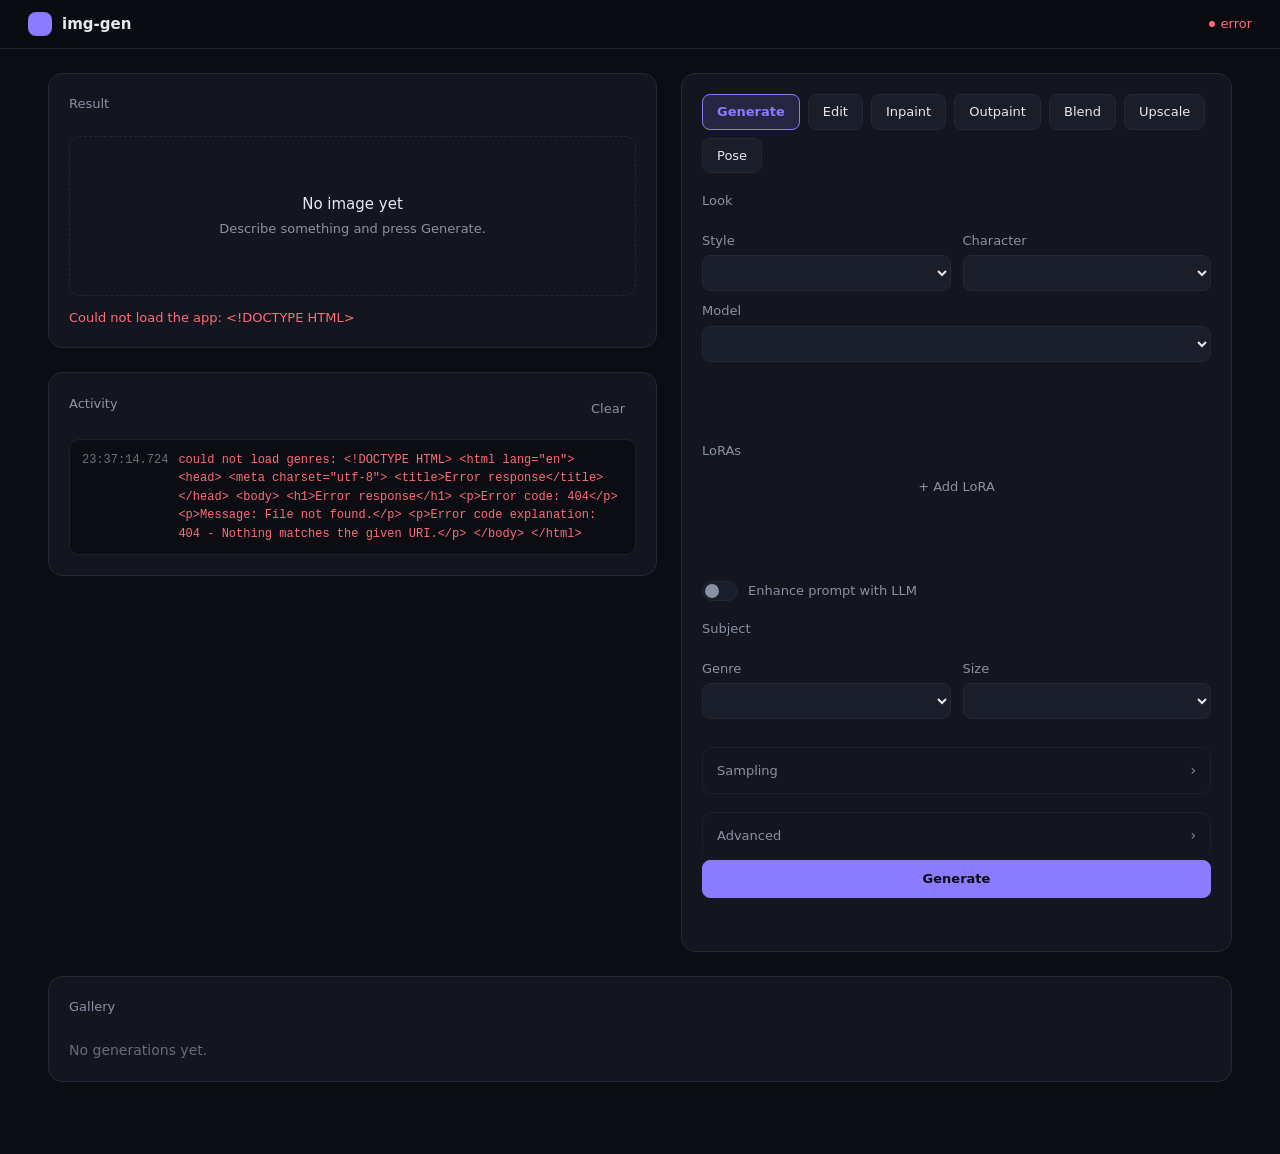
==== commit 556e737e: "feat(ui): move Look above Subject so model/LoRA pickers sit above the fold Co-Authored-By: Claude So" ====
--- a/cmd/img-gen/static/index.html
+++ b/cmd/img-gen/static/index.html
@@ -160,6 +160,31 @@
           </label>
         </div>
 
+        <div class="csec">
+          <h2 class="sec-label">Look</h2>
+          <div class="row">
+            <label class="ctrl">Style
+              <select id="style"></select>
+            </label>
+            <label class="ctrl">Character
+              <select id="preset"></select>
+            </label>
+          </div>
+          <label class="ctrl">Model
+            <select id="model"></select>
+          </label>
+          <div class="ctrl">
+            <span>LoRAs</span>
+            <div id="lora-list"></div>
+            <button id="add-lora" type="button" class="ghost small">+ Add LoRA</button>
+          </div>
+          <label class="toggle">
+            <input type="checkbox" id="enhance">
+            <span class="toggle-track" aria-hidden="true"></span>
+            Enhance prompt with LLM
+          </label>
+        </div>
+
         <div id="gen-controls" class="csec">
           <h2 class="sec-label">Subject</h2>
           <div class="row">
@@ -171,31 +196,6 @@
             </label>
           </div>
           <div id="fields" class="fields"></div>
-        </div>
-
-        <div class="csec">
-          <h2 class="sec-label">Look</h2>
-          <div class="row">
-            <label class="ctrl">Style
-              <select id="style"></select>
-            </label>
-            <label class="ctrl">Character
-              <select id="preset"></select>
-            </label>
-          </div>
-          <label class="ctrl">Model
-            <select id="model"></select>
-          </label>
-          <div class="ctrl">
-            <span>LoRAs</span>
-            <div id="lora-list"></div>
-            <button id="add-lora" type="button" class="ghost small">+ Add LoRA</button>
-          </div>
-          <label class="toggle">
-            <input type="checkbox" id="enhance">
-            <span class="toggle-track" aria-hidden="true"></span>
-            Enhance prompt with LLM
-          </label>
         </div>
 
         <details id="sampling-controls" class="csec details">
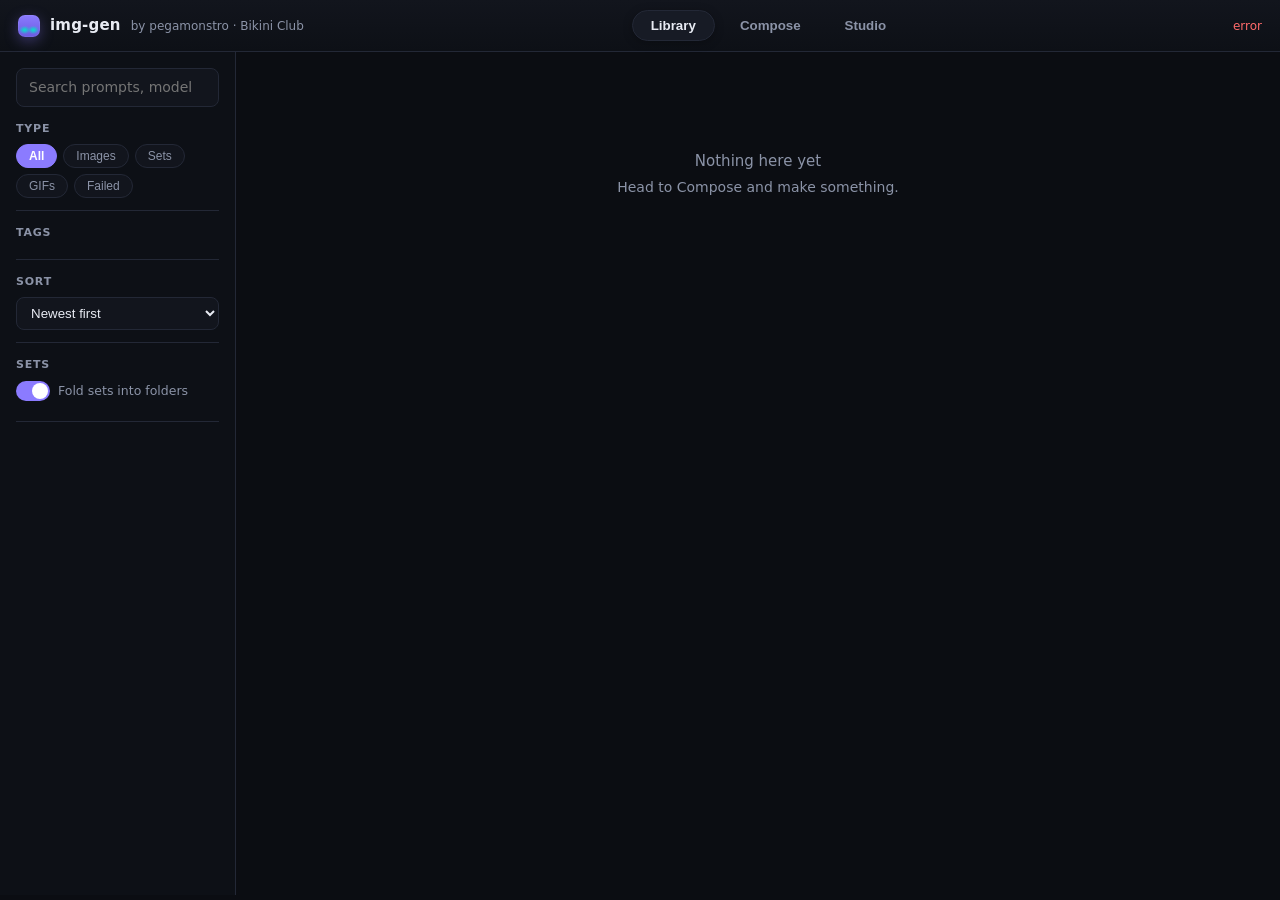
==== commit 1871442d: "feat(ui): Library/Compose/Studio frontend + full feature wiring A zero-dependency vanilla rebuild of" ====
--- a/cmd/img-gen/static/index.html
+++ b/cmd/img-gen/static/index.html
@@ -3,8 +3,8 @@
 <head>
   <meta charset="utf-8">
   <meta name="viewport" content="width=device-width, initial-scale=1">
-  <title>img-gen</title>
-  <link rel="icon" href="data:image/svg+xml,%3Csvg xmlns='http://www.w3.org/2000/svg' viewBox='0 0 32 32'%3E%3Crect width='32' height='32' rx='7' fill='%238b7bff'/%3E%3C/svg%3E">
+  <title>img-gen · Bikini Club</title>
+  <link rel="icon" href="data:image/svg+xml,%3Csvg xmlns='http://www.w3.org/2000/svg' viewBox='0 0 32 32'%3E%3Crect width='32' height='32' rx='7' fill='%238b7bff'/%3E%3Ccircle cx='10' cy='20' r='3' fill='%2300e5c7'/%3E%3Ccircle cx='22' cy='20' r='3' fill='%2300e5c7'/%3E%3Crect x='6' y='9' width='20' height='5' rx='2.5' fill='%23fff'/%3E%3C/svg%3E">
   <link rel="stylesheet" href="style.css">
 </head>
 <body>
@@ -12,11 +12,60 @@
     <div class="brand">
       <span class="brand-mark" aria-hidden="true"></span>
       <h1>img-gen</h1>
+      <span class="byline">by pegamonstro · Bikini Club</span>
     </div>
+    <nav class="tabs" role="tablist" aria-label="Workspaces">
+      <button class="tab" data-view="library" aria-selected="true">Library</button>
+      <button class="tab" data-view="compose" aria-selected="false">Compose</button>
+      <button class="tab" data-view="studio" aria-selected="false">Studio</button>
+    </nav>
     <span id="conn" class="conn">connecting…</span>
   </header>
 
-  <main>
+  <!-- LIBRARY -->
+  <main id="view-library" class="view">
+    <aside class="rail">
+      <input id="lib-search" class="search" type="search" placeholder="Search prompts, models, tags…">
+      <div class="rail-group">
+        <h3 class="rail-label">Type</h3>
+        <div class="chip-row" id="type-chips">
+          <button class="chip" data-type="all" aria-pressed="true">All</button>
+          <button class="chip" data-type="image" aria-pressed="false">Images</button>
+          <button class="chip" data-type="set" aria-pressed="false">Sets</button>
+          <button class="chip" data-type="gif" aria-pressed="false">GIFs</button>
+          <button class="chip" data-type="failed" aria-pressed="false">Failed</button>
+        </div>
+      </div>
+      <div class="rail-group">
+        <h3 class="rail-label">Tags</h3>
+        <div class="chip-row" id="tag-chips"></div>
+      </div>
+      <div class="rail-group">
+        <h3 class="rail-label">Sort</h3>
+        <select id="lib-sort" class="ctrl-select">
+          <option value="new">Newest first</option>
+          <option value="old">Oldest first</option>
+          <option value="model">By model</option>
+        </select>
+      </div>
+      <div class="rail-group">
+        <h3 class="rail-label">Sets</h3>
+        <label class="toggle"><input type="checkbox" id="group-sets" checked><span class="toggle-track" aria-hidden="true"></span>Fold sets into folders</label>
+      </div>
+      <div class="rail-count" id="lib-count"></div>
+    </aside>
+
+    <section class="content">
+      <div id="lib-grid" class="grid" role="list"></div>
+      <div id="lib-empty" class="empty big-empty">
+        <p class="empty-title">Nothing here yet</p>
+        <p class="empty-sub">Head to Compose and make something.</p>
+      </div>
+    </section>
+  </main>
+
+  <!-- COMPOSE -->
+  <main id="view-compose" class="view" hidden>
     <div class="layout">
       <section class="side">
         <section id="result" class="panel result-panel">
@@ -28,7 +77,7 @@
           <img id="image" alt="generated" hidden>
           <div id="progress-wrap" hidden>
             <div class="progress-bar"><div id="progress-fill"></div></div>
-            <div class="progress-meta">
+          <div class="progress-meta">
               <span id="progress-text">queued…</span>
               <button id="cancel" class="danger" type="button">Cancel</button>
             </div>
@@ -41,9 +90,7 @@
             <h2>Activity</h2>
             <button id="clear-log" class="ghost" type="button">Clear</button>
           </div>
-          <div id="log" class="log">
-            <div class="log-empty">No activity yet.</div>
-          </div>
+          <div id="log" class="log"><div class="log-empty">No activity yet.</div></div>
         </section>
       </section>
 
@@ -57,7 +104,6 @@
           <button type="button" class="chip" data-mode="upscale" aria-pressed="false">Upscale</button>
           <button type="button" class="chip" data-mode="pose" aria-pressed="false">Pose</button>
         </div>
-
         <div id="edit-controls" class="mode-section" hidden>
           <h2 class="sec-label">Source</h2>
           <label class="upload-btn" for="edit-image">Choose image…</label>
@@ -73,7 +119,6 @@
             <input type="range" id="strength" min="0" max="1" step="0.05" value="0.4">
           </label>
         </div>
-
         <div id="inpaint-controls" class="mode-section" hidden>
           <h2 class="sec-label">Source</h2>
           <label class="upload-btn" for="inpaint-image">Choose image…</label>
@@ -91,7 +136,6 @@
             <textarea id="inpaint-prompt" rows="3" placeholder="describe what should appear in the painted region"></textarea>
           </label>
         </div>
-
         <div id="outpaint-controls" class="mode-section" hidden>
           <h2 class="sec-label">Source</h2>
           <label class="upload-btn" for="outpaint-image">Choose image…</label>
@@ -109,7 +153,7 @@
                 <option value="top">Top</option>
                 <option value="bottom">Bottom</option>
                 <option value="left+right">Left + right</option>
-                <option value="top+bottom">Top + bottom</option>
+                <option value="left+right+top+bottom">All + top + bottom</option>
               </select>
             </label>
             <label class="ctrl">Expand by
@@ -122,20 +166,18 @@
             </label>
           </div>
         </div>
-
         <div id="blend-controls" class="mode-section" hidden>
           <h2 class="sec-label">Source</h2>
           <label class="upload-btn" for="blend-image">Choose images…</label>
-          <input type="file" id="blend-image" accept="image/*" multiple hidden>
+ <input type="file" id="blend-image" accept="image/*" multiple hidden>
           <div id="refs"></div>
           <label class="ctrl">Prompt
-            <textarea id="blend-prompt" rows="3" placeholder="describe the result, e.g. 'a portrait in the style of these images'"></textarea>
+            <textarea id="blend-prompt" rows="3" placeholder="describe the result, e.g. 'a portrait in these images' style"></textarea>
           </label>
           <label class="ctrl">Size
             <select id="blend-size"></select>
           </label>
         </div>
-
         <div id="upscale-controls" class="mode-section" hidden>
           <h2 class="sec-label">Source</h2>
           <label class="upload-btn" for="upscale-image">Choose image…</label>
@@ -143,7 +185,6 @@
           <img id="upscale-preview" class="preview" alt="uploaded image" hidden>
           <small class="hint">Upscale 4× and enhance detail with Real-ESRGAN.</small>
         </div>
-
         <div id="pose-controls" class="mode-section" hidden>
           <h2 class="sec-label">Source</h2>
           <label class="upload-btn" for="pose-image">Choose reference…</label>
@@ -166,7 +207,7 @@
             <label class="ctrl">Style
               <select id="style"></select>
             </label>
-            <label class="ctrl">Character
+            <label class="ctrl">Character preset
               <select id="preset"></select>
             </label>
           </div>
@@ -242,31 +283,154 @@
           <button id="generate" class="primary block" type="button">Generate</button>
         </div>
       </form>
+
+      <form id="assets-panel" class="panel assets-panel">
+        <div id="asset-tabs" class="mode-grid" role="group" aria-label="Asset surface">
+          <button type="button" class="chip" data-asset="set" aria-pressed="true">Asset set</button>
+          <button type="button" class="chip" data-asset="gif" aria-pressed="false">Animation</button>
+          <button type="button" class="chip" data-asset="studio" aria-pressed="false">Studio ops</button>
+        </div>
+
+        <div id="asset-set-form">
+          <label class="ctrl">Set name
+            <input type="text" id="as-name" placeholder="my-asset-kit" required>
+          </label>
+          <div class="row">
+            <label class="ctrl">Kind
+              <select id="as-kind">
+                <option value="element">element</option>
+                <option value="kit">kit (20-class wang)</option>
+                <option value="atlas">atlas (frames)</option>
+                <option value="frame">frame (9-slice)</option>
+                <option value="bar">bar (fill states)</option>
+                <option value="npc">npc (variants)</option>
+                <option value="sheet" hidden>sheet</option>
+                <option value="character">character (identity + poses)</option>
+              </select>
+            </label>
+            <label class="ctrl">Seed
+              <input type="number" id="as-seed" required>
+            </label>
+          </div>
+          <label class="ctrl">Prompt
+            <textarea id="as-prompt" rows="3" placeholder="describe the asset"></textarea>
+          </label>
+          <div class="row">
+            <label class="ctrl">Size
+              <input type="text" id="as-size" placeholder="512x512" value="512x512">
+            </label>
+            <label class="ctrl">Model
+              <select id="as-model"></select>
+            </label>
+          </div>
+          <div id="as-kind-fields"></div>
+          <div class="controls-row">
+            <label class="toggle"><input type="checkbox" id="as-palette"><span class="toggle-track" aria-hidden="true"></span>Palette lock</label>
+            <label class="toggle"><input type="checkbox" id="as-pixelfix"><span class="toggle-track" aria-hidden="true"></span>Pixel fix</label>
+          </div>
+          <div id="as-validate-box" class="ctrl">
+            <span>Per-asset validate</span>
+            <div id="as-validate-checks" class="checklist" style="margin: 6px 0"></div>
+            <button type="button" id="as-add-check" class="ghost small">+ Check</button>
+          </div>
+        </div>
+
+        <div id="asset-gif-form" hidden>
+          <label class="ctrl">Animation name
+            <input type="text" id="gif-name" placeholder="my-anim" required>
+          </label>
+          <div class="row">
+            <label class="ctrl">Source
+              <select id="gif-source">
+                <option value="from_frames">from frames (pick existing)</option>
+                <option value="from_spec">from spec (generate frames)</option>
+                <option value="composite">composite (statics over anim)</option>
+                <option value="keyframes">keyframes (RIFE interpolate)</option>
+              </select>
+            </label>
+            <label class="ctrl">Delay ms
+              <input type="number" id="gif-delay" value="100" min="10" max="5000">
+            </label>
+          </div>
+          <div id="gif-body"></div>
+          <button id="gif-build" class="primary block" type="button">Build animation</button>
+        </div>
+
+        <div id="asset-studio-form" hidden>
+          <p class="hint">Validate + Repair live in the Studio tab (the heavier judges + pixel ops with bigger previews).</p>
+        </div>
+        <div class="actions" id="as-submit-row">
+          <button id="as-submit" class="primary block" type="button">Request asset set</button>
+        </div>
+      </form>
     </div>
-
-    <section class="panel history-panel">
-      <div class="panel-head">
-        <h2>Gallery</h2>
-      </div>
-      <div id="history" class="history">
-        <div class="log-empty">No generations yet.</div>
-      </div>
-    </section>
   </main>
 
-  <div id="detail" class="modal" hidden>
-    <div class="modal-body">
-      <button id="detail-close" class="icon-btn" type="button" aria-label="Close">×</button>
-      <img id="detail-img" alt="image" hidden>
-      <div id="detail-meta" class="meta-table"></div>
-      <div class="modal-actions">
-        <button id="detail-edit" type="button">Use as edit source</button>
-        <button id="detail-save" type="button">Save to folder</button>
-        <a id="detail-download" class="primary-link" download>Download</a>
-      </div>
+  <!-- STUDIO -->
+  <main id="view-studio" class="view" hidden>
+    <div class="layout wide">
+      <section class="panel studio-panel" id="panel-validate">
+        <h2 class="sec-label">Validate — critic checklist</h2>
+        <p class="hint">Run vlm_check (VLM judge), tag_roundtrip (WD14), palette_conform and tile_conform on one image. The judge model is the server's heavier validator (up to 1024×1024).</p>
+        <label class="upload-btn" for="val-image">Choose image…</label>
+        <input type="file" id="val-image" accept="image/*" hidden>
+        <img id="val-preview" class="preview" alt="validation source" hidden>
+        <div id="val-checks" class="checklist"></div>
+        <button id="add-check" class="ghost block" type="button">+ Add check</button>
+        <button id="validate-run" class="primary block" type="button" hidden>Run validation</button>
+        <div id="val-result" class="verdict" hidden></div>
+      </section>
+
+      <section class="panel studio-panel" id="panel-repair">
+        <h2 class="sec-label">Repair — pixel-art quantizer</h2>
+        <p class="hint">Quantize onto the dominant palette and downscale by the grid cell (cell omitted = auto-detect; fails honestly on non-sprite input; up to 1024×1024).</p>
+        <label class="upload-btn" for="rep-image">Choose image…</label>
+        <input type="file" id="rep-image" accept="image/*" hidden>
+        <img id="rep-preview" class="preview" alt="repair source" hidden>
+        <div class="row">
+          <label class="ctrl">Cell
+            <input type="number" id="rep-cell" min="2" max="64" placeholder="auto">
+          </label>
+          <label class="ctrl">Colors
+            <input type="number" id="rep-colors" min="1" max="64" value="32">
+          </label>
+          <button id="repair-run" class="primary" type="button" hidden>Repair</button>
+        </div>
+        <div id="rep-result" class="repaired" hidden>
+          <h3 class="sec-label">Repaired</h3>
+          <img id="rep-out" alt="repaired">
+          <div class="modal-actions"><a id="rep-download" class="primary-link" download>Download</a></div>
+        </div>
+      </section>
+    </div>
+  </main>
+
+  <!-- lightbox (slideshow) -->
+  <div id="lightbox" class="lightbox" hidden>
+    <button class="lb-nav lb-prev" id="lb-prev" aria-label="Previous">‹</button>
+    <figure class="lb-figure">
+      <img id="lb-img" alt="view">
+      <figcaption id="lb-meta" class="lb-meta"></figcaption>
+    </figure>
+    <button class="lb-nav lb-next" id="lb-next" aria-label="Next">›</button>
+    <button class="icon-btn lb-close" id="lb-close" aria-label="Close">×</button>
+    <button id="lb-slide" class="ghost slide-btn" type="button">Slideshow ▶</button>
+  </div>
+
+  <!-- set detail modal -->
+  <div id="setdetail" class="modal" hidden>
+    <div class="modal-body set-modal">
+      <button id="set-close" class="icon-btn" type="button" aria-label="Close">×</button>
+      <h2 id="set-title" class="set-title">Set</h2>
+      <div id="set-files" class="set-files"></div>
+      <div id="set-manifest" class="manifest"></div>
+      <div class="modal-actions"><button id="set-export" type="button">Export set folder</button></div>
     </div>
   </div>
 
   <script src="app.js"></script>
+  <script src="library.js"></script>
+  <script src="studio.js"></script>
+  <script src="compose.js"></script>
 </body>
-</html>+</html>
--- a/cmd/img-gen/static/style.css
+++ b/cmd/img-gen/static/style.css
@@ -1,726 +1,289 @@
-/* img-gen — token-driven dark design system */
+/* img-gen — Bikini Club design system (by pegamonstro) */
 
 :root {
   --bg: #0b0d12;
-  --surface: #13161f;
-  --surface-2: #1a1e2a;
-  --border: #232838;
-  --border-soft: #1c2130;
-  --text: #e6e9f2;
-  --muted: #8b91a5;
-  --accent: #8b7bff;
-  --accent-soft: rgba(139, 123, 255, 0.16);
-  --danger: #ff6b7a;
-  --ok: #4ade80;
-  --warn: #fbbf24;
-  --font: system-ui, -apple-system, "SF Pro Text", sans-serif;
-  --mono: ui-monospace, "SF Mono", Menlo, monospace;
-  --r-sm: 8px;
-  --r-md: 10px;
-  --r-lg: 14px;
+  --panel: #12151d;
+  --panel-2: #171b25;
+  --ink: #e8ebf3;
+  --mut: #8b93a7;
+  --line: #232836;
+  --acc: #8b7bff;
+  --acc2: #00e5c7;
+  --warn: #ffb454;
+  --err: #ff6b6b;
+  --ok: #3ddc97;
+  --radius: 12px;
+  --radius-s: 8px;
+  --shadow: 0 12px 40px rgba(0,0,0,.45);
+  --grid-gap: 14px;
+  --rail-w: 236px;
 }
 
 * { box-sizing: border-box; }
-
-/* The hidden attribute loses to any author display rule; keep it absolute. */
+html, body { height: 100%; }
+body {
+  margin: 0; font: 14px/1.5 -apple-system, "SF Pro Text", Inter, system-ui, sans-serif;
+  background: var(--bg); color: var(--ink); -webkit-font-smoothing: antialiased;
+  overflow: hidden;
+}
+
+/* ---------------- topbar + tabs ---------------- */
+.topbar {
+  display: flex; align-items: center; gap: 18px; padding: 10px 18px;
+  border-bottom: 1px solid var(--line);
+  background: linear-gradient(180deg, #12151d, #0d1016);
+}
+.brand { display: flex; align-items: center; gap: 10px; }
+.brand h1 { font-size: 15px; font-weight: 650; margin: 0; letter-spacing: .2px; }
+.brand-mark {
+  width: 22px; height: 22px; border-radius: 7px;
+  background:
+    radial-gradient(8px 6px at 30% 68%, var(--acc2), transparent 70%),
+    radial-gradient(8px 6px at 70% 68%, var(--acc2), transparent 70%),
+    linear-gradient(180deg, var(--acc), #6a5be0);
+  box-shadow: 0 0 0 1px rgba(255,255,255,.06) inset, 0 4px 14px rgba(139,123,255,.35);
+}
+.brand .byline { color: var(--mut); font-size: 12px; }
+.tabs { display: flex; gap: 6px; margin-inline: auto; }
+.tab {
+  padding: 7px 18px; border-radius: 999px; border: 1px solid transparent;
+  background: transparent; color: var(--mut); font-weight: 550; cursor: pointer;
+}
+.tab[aria-selected="true"] {
+  color: var(--ink); background: var(--panel-2);
+  border-color: var(--line); box-shadow: 0 2px 10px rgba(0,0,0,.25);
+}
+.conn { color: var(--mut); font-size: 12px; }
+.conn.ok { color: var(--ok); }
+.conn.err { color: var(--err); }
+.conn.warn { color: var(--warn); }
+
+/* ---------------- views + layout ---------------- */
+.view { height: calc(100% - 57px); overflow: hidden; }
+#view-library { display: flex; }
+#view-compose, #view-studio { display: flex; overflow: auto; padding: 18px; }
+.layout { display: flex; gap: 16px; width: 100%; max-width: 1500px; margin: 0 auto; align-items: flex-start; }
+.layout.wide { max-width: 1200px; }
+.side { width: 340px; flex-shrink: 0; display: flex; flex-direction: column; gap: 14px; }
+
+/* ---------------- rail (library filters) ---------------- */
+.rail {
+  width: var(--rail-w); flex-shrink: 0; border-right: 1px solid var(--line);
+  padding: 16px; display: flex; flex-direction: column; gap: 14px;
+  background: #0d1016; height: 100%; overflow: auto;
+}
+.rail-label { color: var(--mut); font-size: 11px; text-transform: uppercase; letter-spacing: .8px; margin: 0 0 6px; }
+.rail-group { border-bottom: 1px solid var(--line); padding-bottom: 12px; }
+.search {
+  width: 100%; padding: 8px 12px; border-radius: 8px; border: 1px solid var(--line);
+  background: var(--panel); color: var(--ink); font: inherit;
+}
+.chip-row { display: flex; flex-wrap: wrap; gap: 6px; }
+.chip {
+  padding: 4px 12px; border-radius: 999px; border: 1px solid var(--line);
+  background: var(--panel); color: var(--mut); font-size: 12px; cursor: pointer;
+}
+.chip[aria-pressed="true"] {
+  color: #fff; background: var(--acc); border-color: var(--acc); font-weight: 550;
+}
+.chip-row .chip[data-type] { flex: none; }
+.ctrl-select {
+  width: 100%; padding: 7px 10px; border-radius: 8px; border: 1px solid var(--line);
+  background: var(--panel); color: var(--ink);
+}
+.rail-count { color: var(--mut); font-size: 12px; padding-top: 6px; }
+
+/* ---------------- grid + cards ---------------- */
+.content { flex: 1; overflow: auto; padding: 18px; }
+.grid {
+  display: grid; grid-template-columns: repeat(auto-fill, minmax(210px, 1fr));
+  gap: var(--grid-gap);
+}
+.card {
+  background: var(--panel); border: 1px solid var(--line); border-radius: var(--radius);
+  overflow: hidden; cursor: pointer; position: relative;
+  transition: transform .12s ease, box-shadow .12s ease;
+}
+.card:hover { transform: translateY(-2px); box-shadow: var(--shadow); border-color: #2c3346; }
+.card .thumb-wrap { position: relative; aspect-ratio: 1; background: #0d0f14; overflow: hidden; }
+.card img { width: 100%; height: 100%; object-fit: cover; display: block; }
+.card .count-badge {
+  position: absolute; right: 8px; bottom: 8px; padding: 2px 8px; border-radius: 999px;
+  background: rgba(0,0,0,.65); color: var(--ink); font-size: 11px;
+  backdrop-filter: blur(4px);
+}
+.card .kind-chip {
+  position: absolute; left: 8px; top: 8px; padding: 2px 8px; border-radius: 999px;
+  background: rgba(11,13,18,.72); color: var(--acc2); font-size: 10.5px;
+  backdrop-filter: blur(4px); border: 1px solid rgba(0,229,199,.25);
+}
+.card .progress-fill {
+  position: absolute; bottom: 0; left: 0; height: 3px; width: 0%;
+  background: linear-gradient(90deg, var(--acc), var(--acc2));
+  transition: width .4s ease;
+}
+.card-meta { padding: 8px 10px; }
+.card-meta .m { color: var(--mut); font-size: 11.5px; white-space: nowrap; overflow: hidden; text-overflow: ellipsis; }
+.card-title { font-size: 12.5px; font-weight: 550; white-space: nowrap; overflow: hidden; text-overflow: ellipsis; }
+.ghdr {
+  grid-column: 1 / -1; color: var(--mut); font-size: 12px; font-weight: 600;
+  padding: 14px 4px 4px; display: flex; gap: 10px; align-items: baseline;
+}
+.big-empty { padding: 80px 20px; text-align: center; color: var(--mut); }
+.empty-title { font-size: 15px; margin: 0 0 4px; }
+.empty-sub { color: var(--mut); margin: 0; }
+
+/* ---------------- compose panels + controls ---------------- */
+.panel {
+  background: var(--panel); border: 1px solid var(--line); border-radius: var(--radius);
+  padding: 14px 16px;
+}
+.sec-label { color: var(--mut); font-size: 11px; text-transform: uppercase; letter-spacing: .8px; margin: 0 0 8px; }
+.panel-head { display: flex; justify-content: space-between; align-items: center; margin-bottom: 8px; }
+.panel-head h2 { font-size: 13px; margin: 0; }
+.mode-grid { display: flex; flex-wrap: wrap; gap: 6px; margin-bottom: 12px; }
+.mode-grid .chip[aria-pressed="true"] { background: var(--acc); }
+.result-panel .empty { padding: 30px 12px; text-align: center; color: var(--mut); }
+.result-panel img { width: 100%; border-radius: var(--radius-s); display: block; }
+.progress-bar { height: 7px; border-radius: 99px; background: #1b2130; overflow: hidden; }
+.progress-fill { height: 100%; width: 0%; background: linear-gradient(90deg, var(--acc), var(--acc2)); transition: width .4s; }
+#progress-wrap.indeterminate .progress-fill { width: 100% !important; animation: shimmer 1.2s infinite; }
+@keyframes shimmer { 0% { opacity: .55; } 50% { opacity: 1; } 100% { opacity: .55; } }
+.progress-meta { display: flex; justify-content: space-between; align-items: center; margin-top: 6px; }
+.progress-meta span { color: var(--mut); font-size: 12px; }
+.log { height: 180px; overflow: auto; font-size: 11.5px; display: flex; flex-direction: column; gap: 3px; }
+.log div { padding: 2px 4px; border-radius: 4px; }
+.log .warn { color: var(--warn); } .log .err { color: var(--err); } .log .ok { color: var(--ok); }
+.log-empty { color: var(--mut); }
+.ctrl { display: block; color: var(--mut); font-size: 12px; margin-bottom: 10px; }
+.ctrl select, .ctrl input, .ctrl textarea {
+  width: 100%; margin-top: 4px; padding: 7px 10px; border-radius: 8px;
+  border: 1px solid var(--line); background: #0e1118; color: var(--ink); font: inherit;
+}
+.row { display: flex; gap: 10px; }
+.row > .ctrl { flex: 1; }
+.row > label.ctrl:last-child { flex: none; width: 130px; }
+.toggle { display: flex; align-items: center; gap: 8px; font-size: 12.5px; color: var(--mut); cursor: pointer; margin: 8px 0; }
+.toggle input { display: none; }
+.toggle-track { width: 34px; height: 20px; border-radius: 99px; background: #23293a; position: relative; display: inline-block; }
+.toggle-track::after {
+  content: ""; position: absolute; top: 2px; left: 2px; width: 16px; height: 16px; border-radius: 50%;
+  background: #556; transition: left .15s;
+}
+.toggle input:checked + .toggle-track { background: var(--acc); }
+.toggle input:checked + .toggle-track::after { left: 16px; background: #fff; }
+.csec { margin-top: 10px; padding-top: 10px; border-top: 1px dashed var(--line); }
+.details summary {
+  cursor: pointer; color: var(--mut); font-size: 12px; font-weight: 550;
+  padding: 4px 0; user-select: none;
+}
+.details-body { padding-top: 8px; }
+.actions { margin-top: 12px; }
+button.primary {
+  padding: 9px 20px; border-radius: 9px; border: 0; cursor: pointer;
+  background: linear-gradient(135deg, var(--acc), #6a5be0); color: #fff; font-weight: 600;
+}
+button.primary:disabled { opacity: .45; cursor: default; }
+button.primary.block { width: 100%; }
+button.ghost {
+  padding: 6px 12px; border-radius: 8px; border: 1px solid var(--line);
+  background: transparent; color: var(--mut); cursor: pointer; font-size: 12px;
+}
+button.ghost:hover { color: var(--ink); border-color: #33405e; }
+button.ghost.small { font-size: 11px; padding: 4px 10px; }
+button.danger { border-color: #5b2733; color: var(--err); background: transparent; }
+.upload-btn {
+  display: inline-block; padding: 7px 14px; border-radius: 8px; cursor: pointer;
+  border: 1px dashed var(--line); color: var(--mut); margin-bottom: 8px;
+}
+.upload-btn:hover { color: var(--acc2); border-color: var(--acc2); }
+.preview { max-width: 100%; max-height: 180px; border-radius: var(--radius-s); margin-bottom: 8px; display: block; }
+.fields { display: flex; flex-direction: column; gap: 8px; }
+.fields .ctrl { margin-bottom: 0; }
+.hint { color: var(--mut); font-size: 11.5px; margin: 4px 0 10px; }
+
+/* ---------------- studio ---------------- */
+.studio-panel { flex: 1; min-width: 420px; }
+.checklist { display: flex; flex-direction: column; gap: 8px; margin: 10px 0; }
+.check-row { display: flex; gap: 8px; align-items: center; background: var(--panel-2); border: 1px solid var(--line); border-radius: 8px; padding: 6px 10px; }
+.check-row select { width: 150px; padding: 5px 8px; border-radius: 6px; border: 1px solid var(--line); background: #0e1118; color: var(--ink); font-size: 12px; }
+.check-row input { flex: 1; padding: 5px 8px; border-radius: 6px; border: 1px solid var(--line); background: #0e1118; color: var(--ink); font-size: 12px; }
+.check-row .rm { color: var(--err); cursor: pointer; background: none; border: 0; font-size: 15px; }
+.verdict { margin-top: 10px; }
+.verdict .vrow { display: flex; gap: 8px; align-items: baseline; padding: 5px 0; border-bottom: 1px dashed var(--line); }
+.verdict .vop { color: var(--mut); font-size: 11.5px; width: 120px; flex-shrink: 0; }
+.verdict .vstatus { font-size: 12px; width: 92px; }
+.verdict .vstatus.pass { color: var(--ok); }
+.verdict .vstatus.fail { color: var(--err); }
+.verdict .vstatus.undetermined { color: var(--warn); }
+.verdict .vstatus.error { color: var(--err); }
+.verdict .vreason { color: var(--mut); font-size: 12px; }
+.repaired img { max-width: 100%; border-radius: var(--radius-s); }
+
+/* ---------------- lightbox + slideshow ---------------- */
+.lightbox {
+  position: fixed; inset: 0; background: rgba(7,9,13,.92); z-index: 100;
+  display: flex; align-items: center; justify-content: center;
+  backdrop-filter: blur(10px);
+}
+.lb-figure { max-width: min(88vw, 1400px); max-height: 84vh; margin: 0; text-align: center; }
+.lb-figure img { max-width: 88vw; max-height: 74vh; border-radius: 10px; box-shadow: var(--shadow); }
+.lb-meta { color: var(--mut); font-size: 12px; margin-top: 10px; max-width: 70vw; margin-inline: auto; }
+.lb-nav {
+  position: absolute; top: 50%; transform: translateY(-50%); font-size: 40px;
+  background: rgba(18,21,29,.65); color: var(--ink); border: 1px solid var(--line);
+  border-radius: 50%; width: 54px; height: 54px; cursor: pointer; line-height: 1;
+}
+.lb-prev { left: 24px; }
+.lb-next { right: 24px; }
+.lb-close { position: absolute; top: 20px; right: 24px; }
+.icon-btn {
+  width: 38px; height: 38px; border-radius: 50%; font-size: 20px; cursor: pointer;
+  background: rgba(18,21,29,.7); color: var(--ink); border: 1px solid var(--line);
+}
+.slide-btn { position: absolute; bottom: 22px; right: 26px; }
+.lb-figure .setfile-tag { color: var(--acc2); font-size: 11px; margin-bottom: 4px; }
+
+/* ---------------- modals ---------------- */
+.modal {
+  position: fixed; inset: 0; background: rgba(7,9,13,.9); z-index: 90;
+  display: flex; align-items: center; justify-content: center; backdrop-filter: blur(8px);
+}
+.modal-body {
+  background: var(--panel); border: 1px solid var(--line); border-radius: var(--radius);
+  padding: 18px; max-width: 920px; width: 92vw; max-height: 86vh; overflow: auto;
+  position: relative; box-shadow: var(--shadow);
+}
+.set-title { margin: 0 0 10px; font-size: 15px; }
+.set-files { display: grid; grid-template-columns: repeat(auto-fill, minmax(150px, 1fr)); gap: 10px; }
+.set-file { cursor: pointer; background: #0d0f14; border: 1px solid var(--line); border-radius: var(--radius-s); overflow: hidden; }
+.set-file img { width: 100%; aspect-ratio: 1; object-fit: cover; display: block; }
+.set-file .fname { padding: 5px 8px; font-size: 11px; color: var(--mut); white-space: nowrap; overflow: hidden; text-overflow: ellipsis; }
+.set-file.json-chip {
+  display: flex; align-items: center; gap: 6px; padding: 8px 10px;
+  background: var(--panel-2); border: 1px solid var(--line); border-radius: var(--radius-s);
+}
+.set-file.json-chip .jname { color: var(--acc2); font-size: 11.5px; cursor: pointer; }
+.manifest { margin-top: 12px; }
+.manifest details { border: 1px solid var(--line); border-radius: 8px; padding: 8px 12px; }
+.manifest summary { cursor: pointer; color: var(--mut); font-size: 12px; }
+.manifest pre { font-size: 11px; color: var(--mut); overflow: auto; max-height: 260px; }
+.modal-actions { display: flex; gap: 10px; margin-top: 14px; }
+.primary-link {
+  padding: 8px 16px; border-radius: 8px; background: var(--panel-2);
+  color: var(--acc2); text-decoration: none; border: 1px solid var(--line); font-size: 12.5px;
+}
+.meta-table { display: grid; grid-template-columns: 110px 1fr; gap: 3px 12px; font-size: 12px; margin-top: 10px; }
+.meta-table .k { color: var(--mut); }
+.meta-table .v { word-break: break-all; }
+.meta-table .v.pass { color: var(--ok); }
+.meta-table .v.fail { color: var(--err); }
+
+/* ---------------- responsive ---------------- */
+@media (max-width: 1100px) {
+  .layout { flex-direction: column; }
+  .side { width: 100%; }
+}
+
+/* the hidden attribute must always win over any display rule */
 [hidden] { display: none !important; }
-
-html, body { height: 100%; }
-
-body {
-  margin: 0;
-  font-family: var(--font);
-  font-size: 14px;
-  background: var(--bg);
-  color: var(--text);
-  line-height: 1.5;
-  -webkit-font-smoothing: antialiased;
-}
-
-:focus-visible {
-  outline: 2px solid var(--accent);
-  outline-offset: 2px;
-}
-
-input[type="number"] { font-variant-numeric: tabular-nums; }
-
-@media (prefers-reduced-motion: reduce) {
-  *, *::before, *::after {
-    transition-duration: 0.01ms !important;
-    animation-duration: 0.01ms !important;
-    animation-iteration-count: 1 !important;
-  }
-}
-
-/* ---------- Top bar ---------- */
-
-.topbar {
-  position: sticky;
-  top: 0;
-  z-index: 10;
-  display: flex;
-  align-items: center;
-  justify-content: space-between;
-  padding: 12px 28px;
-  background: rgba(11, 13, 18, 0.82);
-  backdrop-filter: blur(10px);
-  border-bottom: 1px solid var(--border-soft);
-}
-
-.brand { display: flex; align-items: center; gap: 10px; }
-
-.brand-mark {
-  width: 24px;
-  height: 24px;
-  border-radius: var(--r-sm);
-  background: var(--accent);
-  flex: none;
-}
-
-.brand h1 {
-  margin: 0;
-  font-size: 15px;
-  font-weight: 600;
-}
-
-.conn {
-  display: flex;
-  align-items: center;
-  gap: 6px;
-  font-size: 13px;
-  color: var(--muted);
-}
-.conn::before {
-  content: '';
-  width: 6px;
-  height: 6px;
-  border-radius: 50%;
-  background: currentColor;
-}
-.conn.ok { color: var(--ok); }
-.conn.err { color: var(--danger); }
-
-/* ---------- Layout ---------- */
-
-main {
-  max-width: 1240px;
-  margin: 0 auto;
-  padding: 24px 28px 72px;
-  display: flex;
-  flex-direction: column;
-  gap: 24px;
-}
-
-.layout {
-  display: grid;
-  grid-template-columns: minmax(0, 1.05fr) minmax(0, 0.95fr);
-  gap: 24px;
-  align-items: start;
-}
-
-.side { display: flex; flex-direction: column; gap: 24px; }
-
-.panel {
-  background: var(--surface);
-  border: 1px solid var(--border);
-  border-radius: var(--r-lg);
-  padding: 20px;
-}
-
-.panel-head {
-  display: flex;
-  align-items: center;
-  justify-content: space-between;
-  margin-bottom: 14px;
-}
-
-.sec-label,
-.panel-head h2 {
-  margin: 0 0 10px;
-  font-size: 13px;
-  font-weight: 500;
-  color: var(--muted);
-}
-
-.panel-head .sec-label { margin: 0; }
-
-/* ---------- Form controls ---------- */
-
-.row {
-  display: flex;
-  gap: 12px;
-  flex-wrap: wrap;
-}
-
-.ctrl {
-  display: flex;
-  flex-direction: column;
-  gap: 5px;
-  flex: 1 1 130px;
-  min-width: 0;
-  font-size: 13px;
-  font-weight: 500;
-  color: var(--muted);
-}
-
-input[type="text"], input[type="number"], textarea, select {
-  background: var(--surface-2);
-  border: 1px solid var(--border);
-  border-radius: var(--r-sm);
-  color: var(--text);
-  padding: 8px 10px;
-  font: inherit;
-  font-size: 14px;
-  width: 100%;
-  transition: border-color 0.15s;
-}
-textarea { resize: vertical; }
-
-input[type="checkbox"]:not(.toggle input) {
-  width: 16px;
-  height: 16px;
-  accent-color: var(--accent);
-}
-
-.fields {
-  display: grid;
-  gap: 12px;
-  grid-template-columns: repeat(auto-fill, minmax(190px, 1fr));
-}
-
-.field {
-  display: flex;
-  flex-direction: column;
-  gap: 5px;
-  font-size: 13px;
-  color: var(--muted);
-}
-.field-label { font-weight: 500; color: var(--muted); }
-.field small { color: var(--muted); opacity: 0.7; font-size: 12px; }
-
-input[type="range"] { accent-color: var(--accent); }
-
-/** val shows the live value of an adjacent range slider */
-.val { color: var(--text); font-variant-numeric: tabular-nums; }
-
-.hint { color: var(--muted); font-size: 12px; }
-
-/* ---------- Toggle switch ---------- */
-
-.toggle {
-  display: flex;
-  align-items: center;
-  gap: 10px;
-  cursor: pointer;
-  font-size: 13px;
-  color: var(--muted);
-  user-select: none;
-}
-.toggle input {
-  position: absolute;
-  opacity: 0;
-  width: 0;
-  height: 0;
-}
-.toggle-track {
-  width: 36px;
-  height: 20px;
-  border-radius: 999px;
-  background: var(--surface-2);
-  border: 1px solid var(--border);
-  position: relative;
-  transition: background 0.2s, border-color 0.2s;
-  flex: none;
-}
-.toggle-track::after {
-  content: '';
-  position: absolute;
-  top: 2px;
-  left: 2px;
-  width: 14px;
-  height: 14px;
-  border-radius: 50%;
-  background: var(--muted);
-  transition: transform 0.2s, background 0.2s;
-}
-.toggle input:checked + .toggle-track {
-  background: var(--accent);
-  border-color: var(--accent);
-}
-.toggle input:checked + .toggle-track::after {
-  transform: translateX(16px);
-  background: #fff;
-}
-
-/* ---------- Buttons ---------- */
-
-button, .primary-link {
-  background: var(--surface-2);
-  color: var(--text);
-  border: 1px solid var(--border);
-  border-radius: var(--r-sm);
-  padding: 8px 14px;
-  font: inherit;
-  font-size: 13px;
-  font-weight: 500;
-  cursor: pointer;
-  transition: border-color 0.15s, background 0.15s, color 0.15s;
-  text-decoration: none;
-  display: inline-flex;
-  align-items: center;
-  justify-content: center;
-}
-button:hover:not(:disabled) { border-color: var(--muted); }
-button:disabled { opacity: 0.45; cursor: not-allowed; }
-
-button.primary, .primary-link {
-  background: var(--accent);
-  border-color: var(--accent);
-  color: #0b0d12;
-  font-weight: 600;
-}
-button.primary:hover:not(:disabled), .primary-link:hover { filter: brightness(1.1); border-color: var(--accent); }
-
-button.ghost {
-  background: transparent;
-  border-color: transparent;
-  color: var(--muted);
-  padding: 5px 10px;
-  font-size: 13px;
-}
-button.ghost:hover { color: var(--text); border-color: var(--border); }
-button.ghost.small { font-size: 13px; }
-
-button.danger, .actions .danger {
-  background: transparent;
-  border-color: var(--danger);
-  color: var(--danger);
-}
-button.danger:hover:not(:disabled) { border-color: var(--danger); color: var(--danger); background: rgba(255, 107, 122, 0.08); }
-
-button.block { width: 100%; }
-
-/* ---------- Composer ---------- */
-
-.composer {
-  display: flex;
-  flex-direction: column;
-  gap: 18px;
-}
-
-.mode-grid {
-  display: flex;
-  gap: 8px;
-  flex-wrap: wrap;
-}
-
-.chip {
-  background: var(--surface-2);
-  padding: 7px 14px;
-}
-.chip[aria-pressed="true"] {
-  background: var(--accent-soft);
-  border-color: var(--accent);
-  color: var(--accent);
-  font-weight: 600;
-}
-
-.mode-section,
-.csec {
-  display: flex;
-  flex-direction: column;
-  gap: 10px;
-}
-
-.mode-section .sec-label { margin: 0; }
-
-details.csec {
-  border: 1px solid var(--border-soft);
-  border-radius: var(--r-md);
-  padding: 12px 14px;
-  background: transparent;
-}
-details.csec > summary {
-  cursor: pointer;
-  font-size: 13px;
-  font-weight: 500;
-  color: var(--muted);
-  user-select: none;
-  list-style: none;
-  display: flex;
-  align-items: center;
-  justify-content: space-between;
-}
-details.csec > summary::-webkit-details-marker { display: none; }
-details.csec > summary::after {
-  content: '›';
-  color: var(--muted);
-  font-size: 14px;
-  transition: transform 0.15s;
-}
-details.csec[open] > summary::after { transform: rotate(90deg); }
-.details-body {
-  display: flex;
-  flex-direction: column;
-  gap: 10px;
-  margin-top: 12px;
-}
-
-/* Sticky footer action */
-.actions {
-  position: sticky;
-  bottom: 0;
-  display: flex;
-  align-items: center;
-  gap: 12px;
-  margin-top: auto;
-  padding: 14px 0 2px;
-  background: linear-gradient(to bottom, transparent, var(--surface) 35%);
-}
-.actions button { flex: 1; }
-
-/* ---------- Upload / pickers ---------- */
-
-.mode-section .upload-btn,
-.picker .upload-btn {
-  align-self: flex-start;
-}
-.upload-btn {
-  display: inline-flex;
-  align-items: center;
-  justify-content: center;
-  padding: 10px 16px;
-  background: transparent;
-  border: 1px dashed var(--border);
-  border-radius: var(--r-sm);
-  color: var(--accent);
-  font-size: 13px;
-  font-weight: 500;
-  cursor: pointer;
-  user-select: none;
-  transition: border-color 0.15s, background 0.15s;
-}
-.upload-btn:hover { border-color: var(--accent); background: var(--accent-soft); }
-.picker { display: flex; flex-direction: column; gap: 8px; }
-.preview {
-  max-width: 100%;
-  max-height: 220px;
-  width: auto;
-  align-self: flex-start;
-  border: 1px solid var(--border);
-  border-radius: var(--r-sm);
-}
-
-#mask-canvas {
-  max-width: 100%;
-  border: 1px solid var(--border);
-  border-radius: var(--r-sm);
-  cursor: crosshair;
-  display: block;
-}
-.mask-tools {
-  display: flex;
-  gap: 12px;
-  align-items: center;
-  font-size: 13px;
-  color: var(--muted);
-}
-.mask-tools label { display: flex; align-items: center; gap: 6px; }
-
-.ref {
-  display: flex;
-  gap: 10px;
-  align-items: center;
-  font-size: 13px;
-  color: var(--muted);
-}
-.ref input[type="range"] { flex: 1; }
-
-#lora-list, #refs { display: flex; flex-direction: column; gap: 8px; }
-.lora-row { display: flex; gap: 8px; align-items: center; }
-.lora-row select { flex: 1; }
-.lora-row input[type="range"] { width: 88px; flex: none; }
-
-/* ---------- Result panel ---------- */
-
-.result-panel { display: flex; flex-direction: column; gap: 12px; }
-
-#image, .preview-img {
-  width: 100%;
-  border-radius: var(--r-md);
-  display: block;
-}
-
-.empty {
-  padding: 56px 20px;
-  text-align: center;
-  border: 1px dashed var(--border);
-  border-radius: var(--r-md);
-}
-.empty-title { margin: 0; font-size: 15px; color: var(--text); }
-.empty-sub { margin: 4px 0 0; font-size: 13px; color: var(--muted); }
-
-.progress-bar {
-  height: 4px;
-  background: var(--surface-2);
-  border-radius: 999px;
-  overflow: hidden;
-}
-.progress-fill, #progress-fill {
-  height: 100%;
-  width: 0%;
-  background: var(--accent);
-  border-radius: 999px;
-  transition: width 0.3s ease;
-}
-.progress-wrap.indeterminate .progress-fill {
-  width: 100%;
-  animation: shimmer 1.3s linear infinite;
-}
-@keyframes shimmer {
-  from { transform: translateX(-100%); }
-  to { transform: translateX(100%); }
-}
-
-.progress-meta {
-  display: flex;
-  align-items: center;
-  justify-content: space-between;
-  gap: 10px;
-  margin-top: 8px;
-  font-size: 13px;
-  color: var(--muted);
-  font-variant-numeric: tabular-nums;
-}
-.progress-meta button { padding: 4px 12px; }
-
-.status { font-size: 13px; }
-.status.pending { color: var(--accent); }
-.status.ok { color: var(--ok); }
-.status.err { color: var(--danger); }
-.status.warn { color: var(--warn); }
-
-/* ---------- Log ---------- */
-
-.log {
-  background: var(--bg);
-  border: 1px solid var(--border-soft);
-  border-radius: var(--r-md);
-  padding: 10px 12px;
-  max-height: 300px;
-  overflow-y: auto;
-  font-family: var(--mono);
-  font-size: 12px;
-  line-height: 1.55;
-}
-.log-empty { color: var(--muted); opacity: 0.7; }
-
-.log-line {
-  display: flex;
-  gap: 10px;
-  padding: 1px 0;
-}
-.log-ts { color: var(--muted); flex: none; opacity: 0.75; }
-.log-msg { color: var(--text); word-break: break-word; }
-
-.log-line.queued .log-msg { color: var(--muted); }
-.log-line.enhancing .log-msg { color: var(--accent); }
-.log-line.generating .log-msg { color: var(--text); }
-.log-line.done .log-msg { color: var(--ok); }
-.log-line.failed .log-msg { color: var(--danger); }
-.log-line.cancelled .log-msg { color: var(--warn); }
-.log-line.info .log-msg { color: var(--text); }
-
-/* ---------- History gallery ---------- */
-
-.history {
-  display: grid;
-  gap: 16px;
-  grid-template-columns: repeat(auto-fill, minmax(210px, 1fr));
-}
-
-.card {
-  position: relative;
-  background: var(--surface-2);
-  border: 1px solid var(--border);
-  border-radius: var(--r-md);
-  overflow: hidden;
-}
-
-.card-thumb {
-  display: block;
-  width: 100%;
-  aspect-ratio: 1 / 1;
-  object-fit: cover;
-  background: var(--surface-2);
-  cursor: pointer;
-}
-.card-thumb.placeholder {
-  display: flex;
-  align-items: center;
-  justify-content: center;
-  color: var(--muted);
-  font-size: 12px;
-  cursor: default;
-}
-
-.card-overlay {
-  position: absolute;
-  inset: 0;
-  display: flex;
-  align-items: flex-end;
-  justify-content: space-between;
-  gap: 8px;
-  padding: 10px;
-  background: linear-gradient(to top, rgba(11, 13, 18, 0.75), transparent 60%);
-  opacity: 0;
-  transition: opacity 0.15s;
-  pointer-events: none;
-}
-/* Overlay never swallows thumb clicks; the menu opts back in. */
-.card-overlay .card-menu { pointer-events: auto; }
-.card:hover .card-overlay,
-.card:focus-within .card-overlay { opacity: 1; }
-
-.badge {
-  font-size: 11px;
-  font-weight: 600;
-  padding: 3px 9px;
-  border-radius: 999px;
-}
-.badge.done { color: var(--ok); background: rgba(74, 222, 128, 0.15); }
-.badge.failed { color: var(--danger); background: rgba(255, 107, 122, 0.15); }
-.badge.cancelled { color: var(--warn); background: rgba(251, 191, 36, 0.15); }
-.badge.queued, .badge.enhancing, .badge.generating { color: var(--accent); background: var(--accent-soft); }
-
-.card-menu { position: relative; }
-.card-menu > summary {
-  list-style: none;
-  cursor: pointer;
-  width: 28px;
-  height: 28px;
-  border-radius: var(--r-sm);
-  background: rgba(11, 13, 18, 0.55);
-  display: flex;
-  align-items: center;
-  justify-content: center;
-  color: var(--text);
-  font-size: 15px;
-  user-select: none;
-}
-.card-menu > summary::-webkit-details-marker { display: none; }
-.menu-pop {
-  position: absolute;
-  right: 0;
-  bottom: 33px;
-  z-index: 5;
-  min-width: 172px;
-  background: var(--surface);
-  border: 1px solid var(--border);
-  border-radius: var(--r-md);
-  padding: 5px;
-  display: flex;
-  flex-direction: column;
-}
-.menu-pop button, .menu-pop a {
-  background: transparent;
-  border: none;
-  border-radius: 6px;
-  padding: 7px 10px;
-  font-size: 13px;
-  text-align: left;
-  justify-content: flex-start;
-  color: var(--text);
-  text-decoration: none;
-}
-.menu-pop button:hover, .menu-pop a:hover { background: var(--surface-2); }
-
-.card-inflight {
-  display: flex;
-  flex-direction: column;
-  gap: 8px;
-  padding: 10px;
-}
-.card-inflight .progress-bar { margin-top: 2px; }
-
-.card-error {
-  padding: 10px 12px;
-  font-size: 12px;
-  color: var(--danger);
-  word-break: break-word;
-}
-.card-note {
-  padding: 8px 12px 10px;
-  font-size: 12px;
-  color: var(--muted);
-  word-break: break-word;
-}
-
-/* ---------- Detail modal ---------- */
-
-.modal {
-  position: fixed;
-  inset: 0;
-  z-index: 50;
-  display: flex;
-  align-items: center;
-  justify-content: center;
-  background: rgba(4, 6, 10, 0.82);
-  padding: 24px;
-}
-.modal[hidden] { display: none; }
-
-.modal-body {
-  position: relative;
-  max-width: min(720px, 92vw);
-  max-height: 88vh;
-  overflow-y: auto;
-  background: var(--surface);
-  border: 1px solid var(--border);
-  border-radius: var(--r-lg);
-  padding: 20px;
-}
-#detail-img {
-  width: 100%;
-  border-radius: var(--r-md);
-  display: block;
-  margin-bottom: 14px;
-}
-
-.icon-btn {
-  position: absolute;
-  top: 10px;
-  right: 10px;
-  z-index: 2;
-  width: 32px;
-  padding: 0;
-  font-size: 15px;
-  background: rgba(11, 13, 18, 0.55);
-  border-color: var(--border);
-  align-items: center;
-  justify-content: center;
-}
-
-.meta-table {
-  display: grid;
-  grid-template-columns: max-content 1fr;
-  gap: 5px 16px;
-  font-size: 13px;
-  margin-bottom: 16px;
-  word-break: break-word;
-}
-.meta-key { color: var(--muted); }
-.meta-val { color: var(--text); white-space: pre-wrap; }
-
-.modal-actions { display: flex; gap: 10px; flex-wrap: wrap; }
-.modal-actions button, .modal-actions .primary-link { font-size: 13px; }
-.primary-link { padding: 8px 14px; }
-
-/* ---------- Responsive ---------- */
-
-@media (max-width: 900px) {
-  .layout { grid-template-columns: 1fr; }
-  .composer { order: -1; }
-  .topbar { padding: 10px 16px; }
-  main { padding: 16px 16px 56px; }
-}
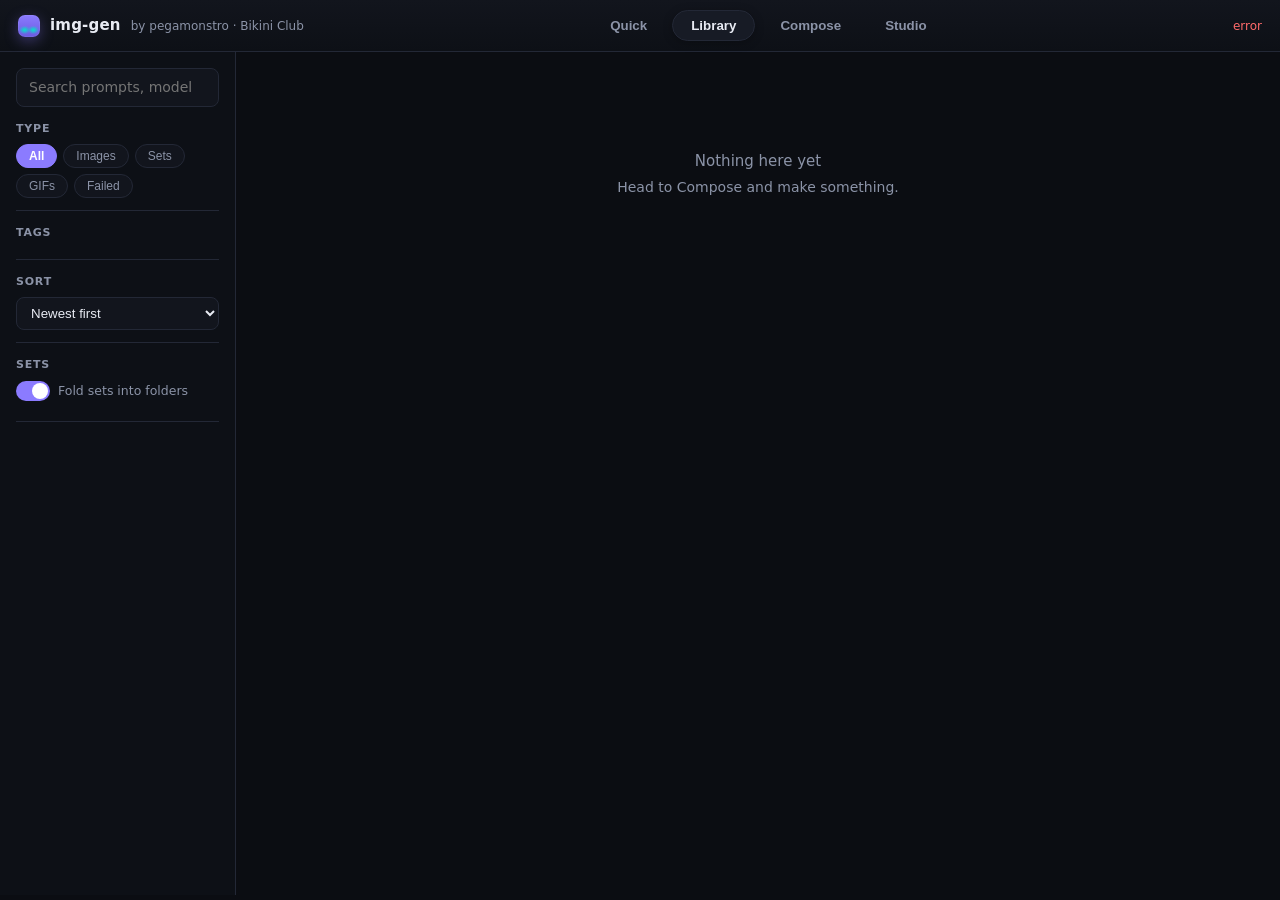
==== commit e8630840: "feat(ui): Quick one-button workflows + Simple/Pro mode Simple mode lands on a new Quick workspace: o" ====
--- a/cmd/img-gen/static/index.html
+++ b/cmd/img-gen/static/index.html
@@ -15,6 +15,7 @@
       <span class="byline">by pegamonstro · Bikini Club</span>
     </div>
     <nav class="tabs" role="tablist" aria-label="Workspaces">
+      <button class="tab" data-view="fast" aria-selected="false">Quick</button>
       <button class="tab" data-view="library" aria-selected="true">Library</button>
       <button class="tab" data-view="compose" aria-selected="false">Compose</button>
       <button class="tab" data-view="studio" aria-selected="false">Studio</button>
@@ -65,6 +66,7 @@
   </main>
 
   <!-- COMPOSE -->
+  <main id="view-fast" class="view" hidden></main>
   <main id="view-compose" class="view" hidden>
     <div class="layout">
       <section class="side">
@@ -227,6 +229,14 @@
         </div>
 
         <div id="gen-controls" class="csec">
+          <div class="seg-row">
+            <div class="seg" id="ui-mode-seg" role="group" aria-label="Interface simplicity">
+              <button class="seg-btn" data-ui="simple" aria-pressed="true">Simple</button>
+              <button class="seg-btn" data-ui="pro" aria-pressed="false">Pro</button>
+            </div>
+            <span class="hint" style="margin:0">One-button workflows; Pro reveals every step.</span>
+          </div>
+          <div id="workflow-strip" class="workflow-strip"></div>
           <h2 class="sec-label">Subject</h2>
           <div class="row">
             <label class="ctrl">Genre
@@ -239,7 +249,7 @@
           <div id="fields" class="fields"></div>
         </div>
 
-        <details id="sampling-controls" class="csec details">
+        <details id="sampling-controls" class="csec details" data-adv>
           <summary>Sampling</summary>
           <div class="details-body">
             <label class="ctrl">Negative prompt
@@ -264,7 +274,7 @@
           </div>
         </details>
 
-        <details class="csec details">
+        <details id="adv-controls" class="csec details" data-adv>
           <summary>Advanced</summary>
           <div class="details-body">
             <label class="ctrl">Model override
@@ -432,5 +442,7 @@
   <script src="library.js"></script>
   <script src="studio.js"></script>
   <script src="compose.js"></script>
+  <script src="refine.js"></script>
+  <script src="fast.js"></script>
 </body>
 </html>
--- a/cmd/img-gen/static/style.css
+++ b/cmd/img-gen/static/style.css
@@ -287,3 +287,55 @@
 
 /* the hidden attribute must always win over any display rule */
 [hidden] { display: none !important; }
+
+/* ---------------- Simple / Pro interface mode ---------------- */
+.seg-row { display: flex; align-items: center; gap: 10px; margin-bottom: 10px; }
+.seg {
+  display: inline-flex; border: 1px solid var(--line); border-radius: 999px;
+  padding: 3px; background: var(--panel-2);
+}
+.seg-btn {
+  border: 0; background: transparent; color: var(--mut); font: inherit; font-size: 12px;
+  font-weight: 600; padding: 4px 14px; border-radius: 999px; cursor: pointer;
+  transition: color .15s, background .15s;
+}
+.seg-btn[aria-pressed="true"] { background: var(--acc); color: #fff; }
+.seg-btn:not([aria-pressed="true"]):hover { color: var(--ink); }
+
+/* Simple mode hides every advanced panel behind [data-adv]; Pro reveals all. */
+html[data-ui="simple"] [data-adv] { display: none !important; }
+
+/* One-click workflow strip in the composer (Pro handoff into Quick) */
+.workflow-strip { display: flex; flex-wrap: wrap; gap: 6px; margin-bottom: 12px; }
+.workflow-strip:empty { display: none; }
+.workflow-strip .chip { text-transform: none; }
+
+/* ---------------- Quick workspace ---------------- */
+#view-fast .fast-wrap { max-width: 1180px; margin: 0 auto; padding: 20px 22px; }
+.fast-cards {
+  display: grid; grid-template-columns: repeat(auto-fill, minmax(180px, 1fr));
+  gap: 10px; margin-bottom: 16px;
+}
+.fast-card {
+  display: flex; flex-direction: column; gap: 4px; text-align: left;
+  border: 1px solid var(--line); border-radius: var(--radius);
+  background: var(--panel); color: var(--ink); padding: 12px 14px; cursor: pointer;
+  font: inherit; transition: border-color .15s, transform .12s;
+}
+.fast-card:hover { border-color: var(--acc); transform: translateY(-1px); }
+.fast-card.sel { border-color: var(--acc); background: linear-gradient(180deg, var(--panel-2), var(--panel)); box-shadow: 0 0 0 1px var(--acc) inset; }
+.fast-card-label { font-weight: 650; font-size: 13px; }
+.fast-card-desc { color: var(--mut); font-size: 11.5px; line-height: 1.35; }
+
+.fast-main { max-width: 640px; }
+.fast-main #fast-meta {
+  color: var(--mut); font-size: 12px; margin: 6px 0 12px;
+  padding: 8px 10px; border: 1px dashed var(--line); border-radius: var(--radius-s);
+  background: var(--panel-2);
+}
+.fast-main button.big { padding: 12px 18px; font-size: 14px; font-weight: 650; }
+.fast-main .fast-hint { color: var(--mut); font-size: 11.5px; margin-top: 10px; }
+.fast-main .fast-hint a { color: var(--acc2); text-decoration: none; }
+
+#fast-out { display:grid; grid-template-columns: repeat(auto-fill, minmax(150px,1fr)); gap: var(--grid-gap); margin-top: 18px; }
+#fast-out .quick-result { cursor: zoom-in; }
